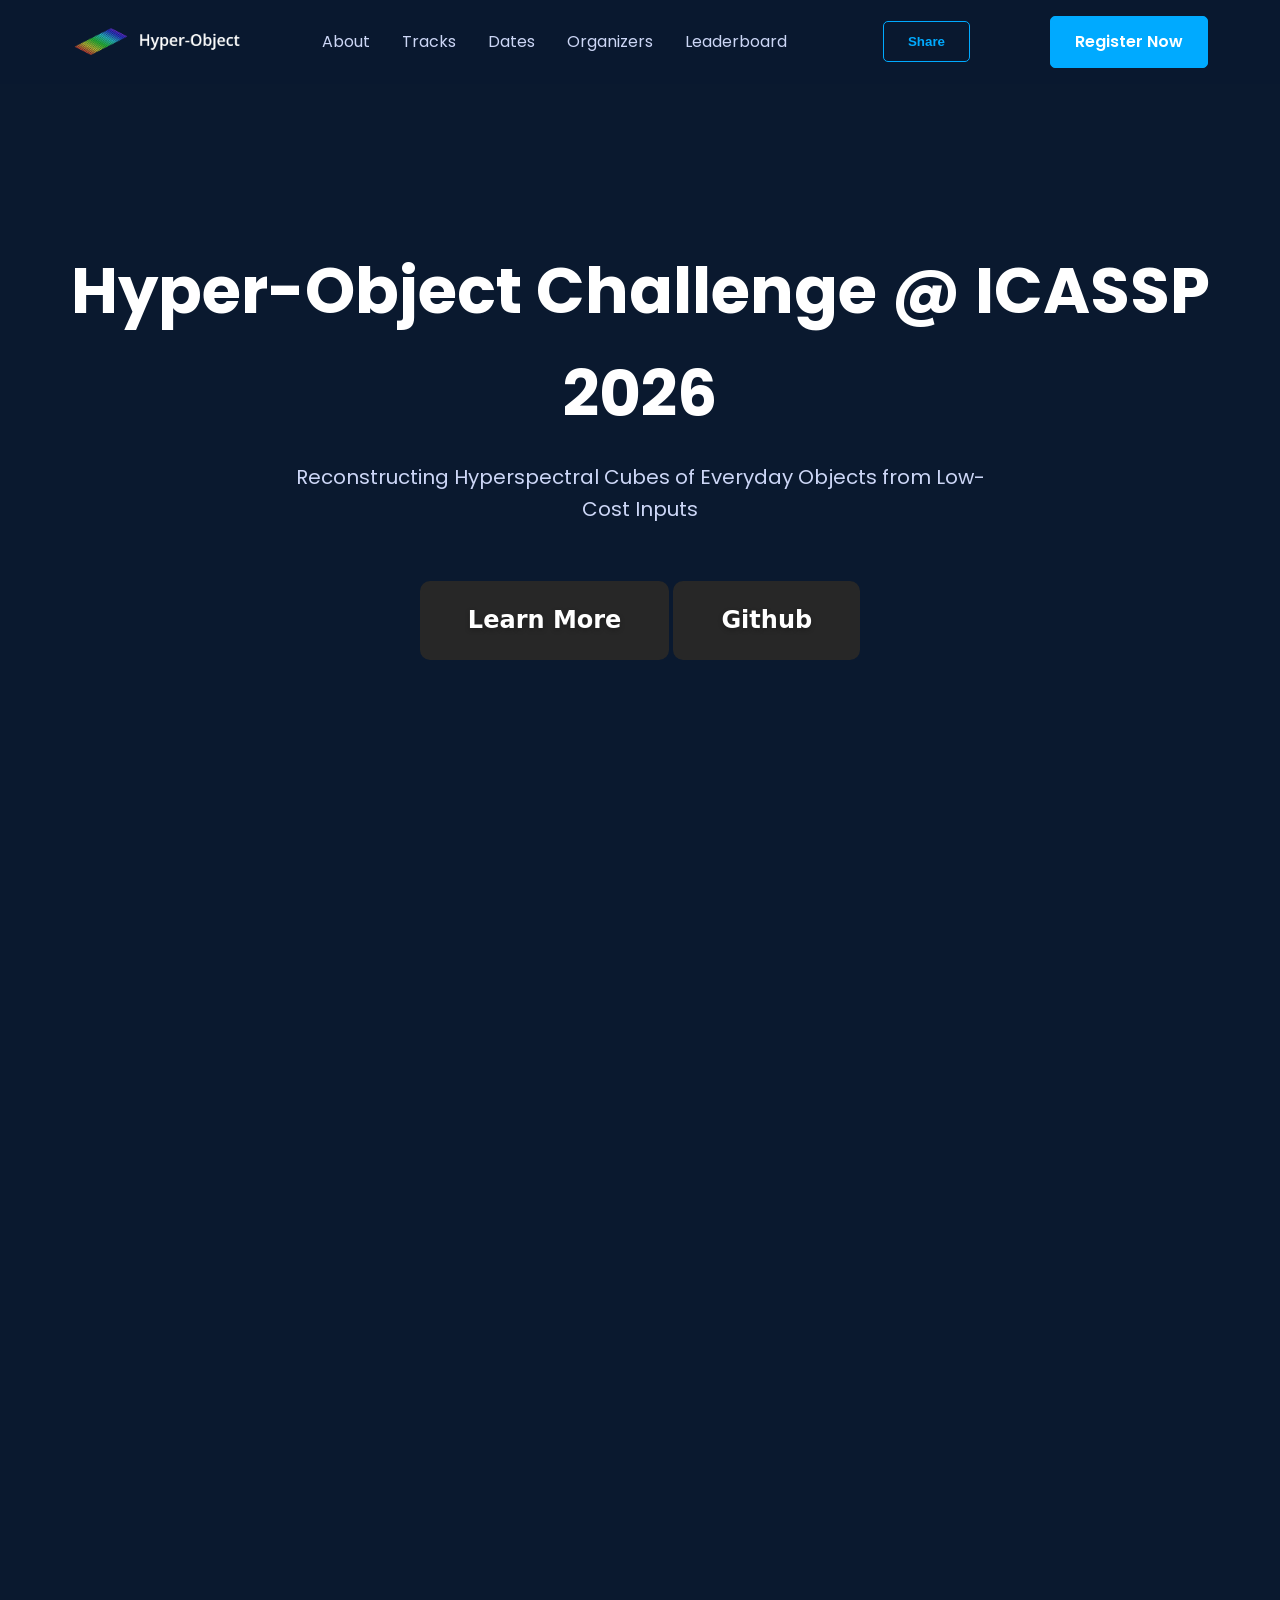
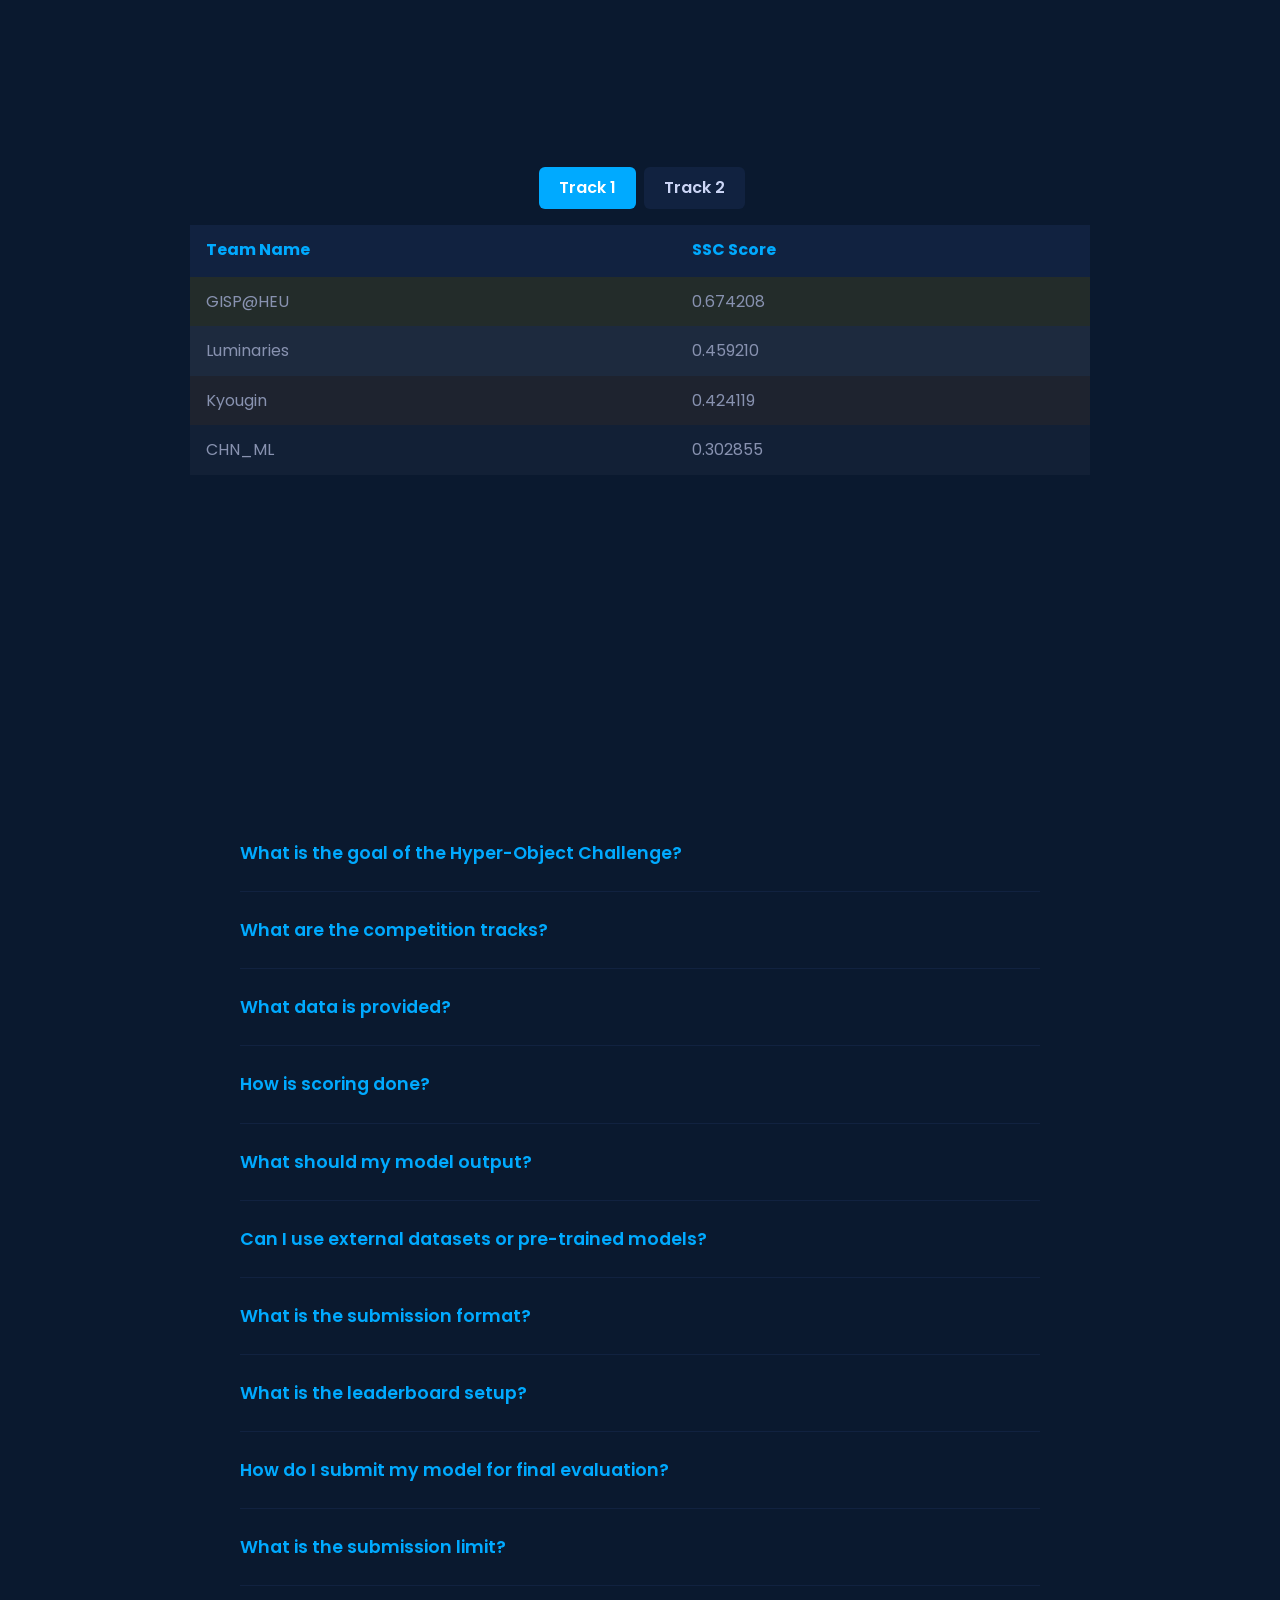
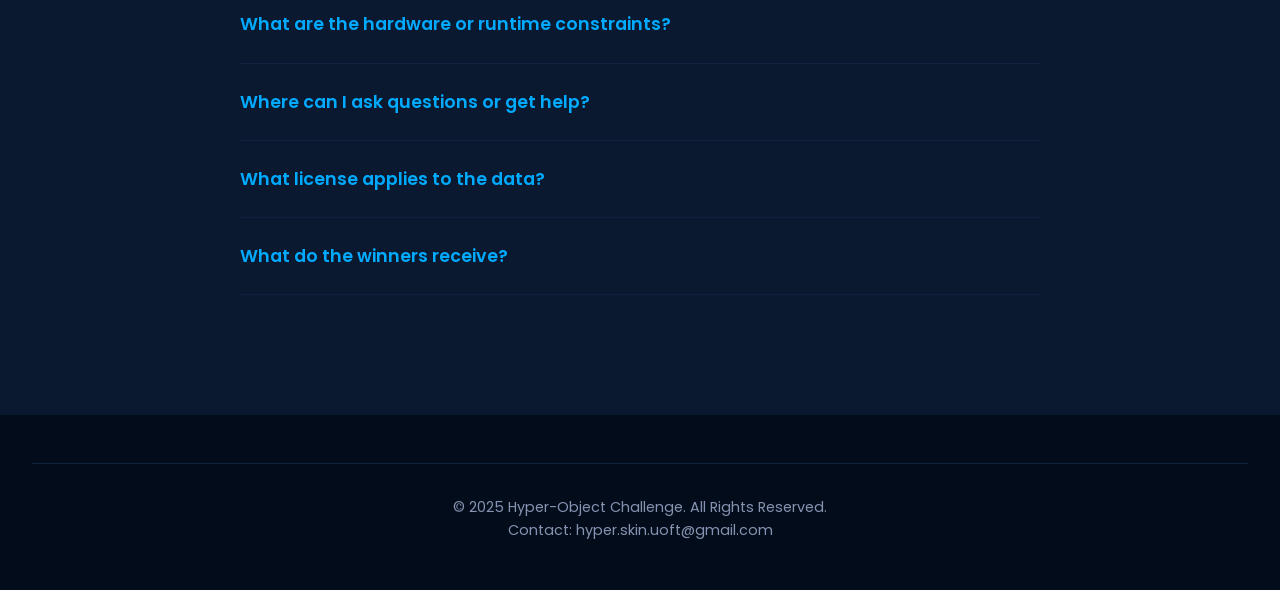
==== index.html @ 2487623c "leaderboards" ====
<!DOCTYPE html>
<html lang="en">
<head>
    <meta charset="UTF-8">
    <meta name="viewport" content="width=device-width, initial-scale=1.0">
    <title>Hyper-Object Challenge</title>
    <link rel="icon" type="image/x-icon" href="./favicon.png">
    <link rel="stylesheet" href="style.css">
    <link rel="preconnect" href="https://fonts.googleapis.com">
    <link rel="preconnect" href="https://fonts.gstatic.com" crossorigin>
    <link href="https://fonts.googleapis.com/css2?family=Poppins:wght@300;400;600;700&display=swap" rel="stylesheet">
    <script src="https://polyfill.io/v3/polyfill.min.js?features=es6"></script>
    <script id="MathJax-script" async src="https://cdn.jsdelivr.net/npm/mathjax@3/es5/tex-mml-chtml.js"></script>
</head>
<body>
    <!-- ─── Spectral-cube loading overlay ─── -->
    <div id="loading-overlay">
      <div id="spectral-loader" class="spectral-loader"></div>
      <p class="loading-text">Building spectral cube …</p>
    </div>


    <header>
        <nav>
            <a href="#home" class="logo">
              <img src="./logo.png" alt="Hyper-Object Challenge Logo">
            </a>
            <ul>
                <li><a href="#about">About</a></li>
                <li><a href="#tracks">Tracks</a></li>
                <li><a href="#dates">Dates</a></li>
                <li><a href="#organizers">Organizers</a></li>
                <li><a href="#leaderboard">Leaderboard</a></li>
            </ul>

            <button id="shareBtn" class="btn btn-secondary navShareBtn" type="button">
                Share
            </button>

            <a href="#register" class="btn btn-primary navRegisterBtn">Register Now</a>
        </nav>

        <div id="shareModal" class="share-modal">
            <div class="share-modal-content">
                <span id="shareModalClose" class="share-modal-close">&times;</span>

                <h3>Share this site</h3>
                <p class="modal-subtitle">Copy the link below and share it with your friends</p>

                <div class="share-input-group">
                    <input id="shareLink" type="text" readonly>
                    <button id="copyLinkBtn" class="btn btn-primary">Copy</button>
                </div>
            </div>
        </div>

    </header>

    <main>
        <!-- Section 1: Hero -->
        <section id="home" class="hero">
            <div id="threejs-container"></div>
            <div class="hero-content">
                <h1 class="animate-on-load">Hyper-Object Challenge @ ICASSP 2026</h1>
                <p class="animate-on-load">Reconstructing Hyperspectral Cubes of Everyday Objects from Low-Cost Inputs</p>
                <!-- <a href="#about" class="btn btn-secondary animate-on-load">Learn More</a> -->

                <a href="#about" class="hyper-button">Learn More</a>
                <a href="https://github.com/hyper-object/2026-ICASSP-SPGC" class="hyper-button">Github</a>
            </div>
        </section>

        <!-- Section 2: Description -->
        <section id="about" class="container content-section">
            <div class="section-header animate-on-scroll">
                <h2>About the Challenge</h2>
                <div class="divider"></div>
            </div>
            <div class="about-content animate-on-scroll">
                <div class="about-text">
                    <p>Hyperspectral imaging (HSI) captures fine-grained spectral information, enabling precise material analysis. However, commercial HSI cameras are expensive and bulky. In contrast, RGB cameras are affordable and ubiquitous.</p>
                    <p>The <strong>Hyper-Object Challenge</strong> aims to revolutionize access to spectral imaging by developing learning-based models that can reconstruct high-fidelity hyperspectral cubes (400-1000 nm) from low-cost inputs like mosaic sensor data or standard low-resolution RGB images. This would unlock applications from counterfeit detection to agricultural monitoring using everyday devices.</p>
                </div>
                <div class="about-image">
                    <img src="https://raw.githubusercontent.com/hyper-object/hyper-object.github.io/refs/heads/main/images.png" alt="Example images from the Hyper-Object dataset">
                    <p class="caption">Diverse everyday objects from the Hyper-Object dataset.</p>
                </div>
            </div>
        </section>

        <!-- ─── Section 3 · Challenge Tracks ─── -->
        <section id="tracks" class="container content-section">

        <div class="section-header animate-on-scroll">
            <h2>Challenge Tracks</h2>
            <div class="divider"></div>
            <p class="section-subtitle">
            The competition comprises two distinct tracks, each defined by a different low-cost input format&nbsp;<em>i<sub>k</sub></em>.
            </p>
        </div>

        <div class="tracks-container">

            <!-- ─────────── Track 1 ─────────── -->
            <div class="track-card animate-on-scroll">
                <img src="t1d.jpg" style="width: 100%;margin-bottom: 1em;">
            <h3>Track 1: Spectral Reconstruction from Mosaic Images</h3>

            <!-- — Input sentence from the PDF — -->
            <p>
                Each input <em>i<sub>k</sub></em> is a mosaic image that captures only one spectral band per pixel.
            </p>

            <!-- input dimensionality -->
            <div class="math-formula">
                \( i_k \in \mathbb{R}^{H \times W \times 1} \)
            </div>

            <p>
                Every pixel is filtered according to a predefined tiling pattern that mimics a snapshot spectral sensor.
                The task is to reconstruct the full spectral cube
            </p>

            <!-- output dimensionality -->
            <div class="math-formula">
                \( h_k \in \mathbb{R}^{H \times W \times C} \)
            </div>

            <!-- ── Extra details (PDF-derived) ── -->
            <div class="track-details">
                <h4>Objective</h4>
                <p>
                Recover <em>all C = 61</em> spectral bands (400 – 1000 nm, 10 nm spacing) from the spectrally-subsampled observation.
                </p>


                <h4>Evaluation</h4>
                <p>
                Submissions are ranked by Spectral-Spatial-Color (SSC) score, range in [0, 1].
                </p>
                <ul style="margin-left:2em;margin-bottom: 1em;">
                    <li>Spectral: SAM, SID, ERGAS</li>
                    <li>Spatial: PSNR, SSIM on a standardized sRGB render (D65, CIE 1931 2°)</li>
                    <li>Color: ΔE00 on the same sRGB render</li>
                </ul>
                <a href="https://www.kaggle.com/competitions/2026-icassp-hyper-object-challenge-track-1" class="btn btn-primary navRegisterBtn">Register Track 1</a>
            </div>
            </div><!-- /Track 1 -->


            <!-- ─────────── Track 2 ─────────── -->
            <div class="track-card animate-on-scroll">
                <img src="t2d.jpg" style="width: 100%;margin-bottom: 1em;"">
            <h3>Track 2: Joint Spatial and Spectral Super-Resolution</h3>

            <!-- — Input sentence from the PDF — -->
            <p>
                Each input <em>i<sub>k</sub></em> is a low-resolution RGB image captured by a commodity camera.
            </p>

            <!-- input dimensionality -->
            <div class="math-formula">
                \( i_k \in \mathbb{R}^{h \times w \times 3}, \qquad h \ll H,\; w \ll W \)
            </div>

            <p>
                The goal is to jointly recover spatial <em>and</em> spectral resolution by reconstructing
            </p>

            <!-- output dimensionality -->
            <div class="math-formula">
                \( h_k \in \mathbb{R}^{H \times W \times C} \)
            </div>

            <p>
                where <em>C ≫ 3</em> and <em>H ≫ h, W ≫ w</em>.
            </p>

            <!-- ── Extra details (PDF-derived) ── -->
            <div class="track-details">
                <h4>Objective</h4>
                <p>
                Produce a high-fidelity hyperspectral cube that restores full spatial and spectral resolution.
                </p>

                

                <h4>Evaluation</h4>
                <p>
                Submissions are ranked by Spectral-Spatial-Color (SSC) score, range in [0, 1].
                </p>
                <ul style="margin-left:2em;margin-bottom: 1em;">
                    <li>Spectral: SAM, SID, ERGAS</li>
                    <li>Spatial: PSNR, SSIM on a standardized sRGB render (D65, CIE 1931 2°)</li>
                    <li>Color: ΔE00 on the same sRGB render</li>
                </ul>
                <a href="https://www.kaggle.com/competitions/2026-icassp-hyper-object-challenge-track-2" class="btn btn-primary navRegisterBtn">Register Track 2</a>
            </div>
            </div><!-- /Track 2 -->

        </div><!-- /.tracks-container -->
        </section>

        <!-- Section 4: Important Dates -->
        <section id="dates" class="container content-section">
            <div class="section-header animate-on-scroll">
                <h2>Important Dates (Tentative)</h2>
                <div class="divider"></div>
            </div>
            <div class="timeline animate-on-scroll">
                <div class="timeline-item">
                    <div class="timeline-dot"></div>
                    <div class="timeline-date">20 August 2025</div>
                    <div class="timeline-content">
                        <h4>Registration Opens</h4>
                    </div>
                </div>

                <div class="timeline-item">
                    <div class="timeline-dot"></div>
                    <div class="timeline-date">25 August 2025</div>
                    <div class="timeline-content">
                        <h4>Public Testing Set & Baseline Release</h4>
                    </div>
                </div>

                <div class="timeline-item">
                    <div class="timeline-dot"></div>
                    <div class="timeline-date">8 November 2025</div>
                    <div class="timeline-content">
                        <h4>Private Testing Set Release</h4>
                    </div>
                </div>

                <div class="timeline-item">
                    <div class="timeline-dot"></div>
                    <div class="timeline-date">25 November 2025</div>
                    <div class="timeline-content">
                        <h4>Submission Closes</h4>
                    </div>
                </div>

                <div class="timeline-item">
                    <div class="timeline-dot"></div>
                    <div class="timeline-date">30 November 2025</div>
                    <div class="timeline-content">
                        <h4>Winner Announcements</h4>
                    </div>
                </div>
                
                <div class="timeline-item">
                    <div class="timeline-dot"></div>
                    <div class="timeline-date">07 December 2025</div>
                    <div class="timeline-content">
                        <h4>2-page Papers Due (by invitation)</h4>
                    </div>
                </div>
                <div class="timeline-item">
                    <div class="timeline-dot"></div>
                    <div class="timeline-date">11 January 2026</div>
                    <div class="timeline-content">
                        <h4>Paper Acceptance Notification</h4>
                    </div>
                </div>
                <div class="timeline-item">
                    <div class="timeline-dot"></div>
                    <div class="timeline-date">18 January 2026</div>
                    <div class="timeline-content">
                        <h4>Camera-ready Papers Due</h4>
                    </div>
                </div>
            </div>

            <div class="about-content animate-on-scroll">
                <div class="about-text">
                    <ul>
                        <li>
                            <strong>Submissions will only be considered if accompanied by the full code</strong>.<br/>Detailed instructions for code submission will be provided one month before the submission deadline.
                        </li>
                        <br/>
                        <li>
                            The top five winners will be selected based on code evaluation on the hidden test set. <br/>Participants must ensure that their code runs successfully on our end for the final evaluation.
                        </li>
                        <br/>
                        <li>
                            Winners will be notified via email.
                        </li>
                    </ul>
                </div>
            </div>
        </section>
        
        <!-- Section 5: Registration -->
        <section id="register" class="container content-section">
            <div class="section-header animate-on-scroll">
                <h2>How to Participate</h2>
                <div class="divider"></div>
            </div>
            <div class="participation-steps animate-on-scroll">
                <div class="step">
                    <div class="step-number">1</div>
                    <h4>Access Resources</h4>
                    <p>Get the training data, baseline models, and evaluation scripts on our Kaggle page.</p>
                </div>
                <div class="step">
                    <div class="step-number">2</div>
                    <h4>Develop Your Model</h4>
                    <p>Train your learning-based model to reconstruct high-fidelity hyperspectral cubes.</p>
                </div>
                <div class="step">
                    <div class="step-number">3</div>
                    <h4>Submit & Compete</h4>
                    <p>Submit your predictions on the held-out test set and climb the leaderboard.</p>
                </div>
            </div>
            

            <div class="register-cta animate-on-scroll">
                <div class="register-card">
                    <div class="register-card__head">
                    <span class="eyebrow">Action required</span>
                    <h3>Register to access test sets & submissions</h3>
                    <a href="https://docs.google.com/forms/d/e/1FAIpQLSemy6azp0ZBrT2I5lWZln7bj5kxfiZvgIr4lVevUz2i7Z7iLQ/viewform"
                        target="_blank"
                        class="cta-large">Register on Google Forms</a>
                    <p class="subdued">One submission per Kaggle team.</p>
                    </div>

                    <div class="register-card__body">
                    <div class="register-grid">
                        <!-- Column A: About the test sets -->
                        <div class="register-block">
                        <h4>About the Test Sets</h4>
                        <ul class="icon-list">
                            <li>
                            <span class="li-icon" aria-hidden="true"></span>
                            <div>
                                <strong>Public test set (with ground truth)</strong>
                                <div class="li-sub">For self-testing and local validation.</div>
                            </div>
                            </li>
                            <li>
                            <span class="li-icon" aria-hidden="true"></span>
                            <div>
                                <strong>Private test set (without ground truth)</strong>
                                <div class="li-sub">Used for the Kaggle leaderboard.</div>
                            </div>
                            </li>
                            <li>
                            <span class="li-icon" aria-hidden="true"></span>
                            <div>
                                <strong>Hidden test set</strong>
                                <div class="li-sub">Final evaluation; <em>distributed to registered teams only</em>.</div>
                            </div>
                            </li>
                        </ul>
                        </div>

                        <!-- Column B: After registration -->
                        
                        <div class="register-block register-block--receive">
                            <h4>What you’ll receive after registration</h4>

                            <ul class="receive-list">
                                <li class="receive-item">
                                <span class="check" aria-hidden="true"></span>
                                <div class="receive-text">
                                    <div class="receive-title">“Hidden-private” test set</div>
                                    <div class="receive-meta">No ground truth</div>
                                </div>
                                <!-- <span class="pill">Link</span> -->
                                </li>

                                <li class="receive-item">
                                <span class="check" aria-hidden="true"></span>
                                <div class="receive-text">
                                    <div class="receive-title">Submit your reconstructed cube</div>
                                    <div class="receive-meta">Prediction upload portal</div>
                                </div>
                                <!-- <span class="pill">Link</span> -->
                                </li>

                                <li class="receive-item">
                                <span class="check" aria-hidden="true"></span>
                                <div class="receive-text">
                                    <div class="receive-title">Submit your code &amp; trained model</div>
                                    <div class="receive-meta">Instructions shared near the end of the competition</div>
                                </div>
                                <!-- <span class="pill">Link</span> -->
                                </li>
                            </ul>

                            <div class="update-note update-note--tight">
                                Leaderboard on our website updates <strong>every Sunday</strong> based on cubes submitted to our link.
                            </div>
                            </div>


                    </div>
                    </div>
                </div>
                </div>

        </section>

        <!-- Section 6: Organizers -->
        <section id="organizers" class="container content-section">
            <div class="section-header animate-on-scroll">
                <h2>Organizers</h2>
                <div class="divider"></div>
            </div>

            <div class="organizers-grid animate-on-scroll">
                <div class="organizer-card">
                    <img class="organizer-photo" src="./organizers/1.jpg" alt="Portrait of Pai Chet Ng">
                    <h4>Pai Chet Ng</h4>
                    <p>Singapore Institute of Technology</p>
                </div>

                <div class="organizer-card">
                    <img class="organizer-photo" src="./organizers/2.jpg" alt="Portrait of Konstantinos N. Plataniotis">
                    <h4>Konstantinos N. Plataniotis</h4>
                    <p>University of Toronto</p>
                </div>

                <div class="organizer-card">
                    <img class="organizer-photo" src="./organizers/3.jpg" alt="Portrait of Juwei Lu">
                    <h4>Juwei Lu</h4>
                    <p>University of Toronto</p>
                </div>

                <div class="organizer-card">
                    <img class="organizer-photo" src="./organizers/4.jpg" alt="Portrait of Gabriel Lee Jun Rong">
                    <h4>Gabriel Lee Jun Rong</h4>
                    <p>Singapore Institute of Technology</p>
                </div>

                <div class="organizer-card">
                    <img class="organizer-photo" src="./organizers/5.jpg" alt="Portrait of Malcolm Low">
                    <h4>Malcolm Low</h4>
                    <p>Singapore Institute of Technology</p>
                </div>

                <div class="organizer-card">
                    <img class="organizer-photo" src="./organizers/6.jpg" alt="Portrait of Nikolaos Boulgouris">
                    <h4>Nikolaos Boulgouris</h4>
                    <p>Brunel University</p>
                </div>

                <div class="organizer-card">
                    <img class="organizer-photo" src="./organizers/7.jpg" alt="Portrait of Thirimachos Bourlai">
                    <h4>Thirimachos Bourlai</h4>
                    <p>University of Georgia</p>
                </div>

                <div class="organizer-card">
                    <img class="organizer-photo" src="./organizers/8.webp" alt="Portrait of Seyed Mohammad Sheikholeslami">
                    <h4>Seyed Mohammad Sheikholeslami</h4>
                    <p>University of Toronto</p>
                </div>
            </div>
        </section>

        <!-- Section 7: Leaderboard -->
        <section id="leaderboard" class="container content-section">
            <div class="section-header animate-on-scroll">
                <h2>Leaderboard</h2>
                <div class="divider"></div>
                <p class="section-subtitle">
                    Baseline results on the public validation set.<br>
                    Final ranking will use the composite score that combines RMSE, SAM, PSNR, SSIM, and EGRAS on the hidden test set.
                </p>
                <span>Leaderboards will be released on 16 November 2025</span>
            </div>

            <!-- Track switcher (pure-CSS; no JS needed) -->
            <div class="leaderboard-tabs">
                <input type="radio" id="tab-track1" name="lb-tab" checked>
                <label for="tab-track1">Track&nbsp;1</label>

                <input type="radio" id="tab-track2" name="lb-tab">
                <label for="tab-track2">Track&nbsp;2</label>

                <div class="leaderboard-panels">
                    <div class="leaderboard-panel">
                        <div class="leaderboard-table-wrapper">
                            <table class="leaderboard-table">
                                <thead>
                                    <tr>
                                        <th>Team Name</th>
                                        <th>SSC Score</th>
                                    </tr>
                                </thead>
                                <tbody>
                                    <tr class="gold-row">
                                        <td>GISP@HEU</td>
                                        <td>0.674208</td>
                                    </tr>
                                    <tr class="silver-row">
                                        <td>Luminaries</td>
                                        <td>0.459210</td>
                                    </tr>
                                    <tr class="bronze-row">
                                        <td>Kyougin</td>
                                        <td>0.424119</td>
                                    </tr>
                                    <tr>
                                        <td>CHN_ML</td>
                                        <td>0.302855</td>
                                    </tr>
                                </tbody>
                            </table>
                        </div>
                    </div>

                    <div class="leaderboard-panel">
                        <div class="leaderboard-table-wrapper">
                            <table class="leaderboard-table">
                                <thead>
                                    <tr>
                                        <th>Team Name</th>
                                        <th>SSC Score</th>
                                    </tr>
                                </thead>
                                <tbody>
                                    <tr class="gold-row">
                                        <td>GISP@HEU</td>
                                        <td>0.659212</td>
                                    </tr>
                                    <tr class="silver-row">
                                        <td>UMD Math</td>
                                        <td>0.263124</td>
                                    </tr>
                                    <tr class="bronze-row">
                                        <td>NISP33</td>
                                        <td>0.183433</td>
                                    </tr>
                                </tbody>
                            </table>
                        </div>
                    </div>
                </div><!-- /.leaderboard-panels -->
            </div><!-- /.leaderboard-tabs --> 
        </section>

        <!-- Section 8: FAQ -->
        <section id="faq" class="container content-section">
            <div class="section-header animate-on-scroll">
                <h2>Frequently Asked Questions</h2>
                <div class="divider"></div>
            </div>

            <div class="faq-container">
                <!-- Q1 -->
                <div class="faq-item">
                <h3 class="faq-question">What is the goal of the Hyper-Object Challenge?</h3>
                <div class="faq-answer">
                    <p>
                    The Hyper-Object Challenge pushes the frontier of low-cost hyperspectral imaging. Participants are invited to develop deep learning models that reconstruct <strong>high-fidelity hyperspectral image cubes</strong> (400–1000 nm, 61 bands) of real-world objects from <strong>cost-effective input formats</strong>, such as <strong>spectral mosaics</strong> or <strong>low-resolution RGB images</strong>. The goal is to democratize access to spectral imaging technology for real-world applications like agriculture, cultural heritage, forensics, and material analysis.
                    </p>
                </div>
                </div>

                <!-- Q2 -->
                <div class="faq-item">
                <h3 class="faq-question">What are the competition tracks?</h3>
                <div class="faq-answer">
                    <p>We offer <strong>two tracks</strong>, each focusing on a different practical constraint:</p>
                    <ul>
                    <li>
                        <strong>Track 1 – Spectral Reconstruction from Mosaic Images</strong><br>
                        Input: A single-channel spectral mosaic image (1 band per pixel)<br>
                        Output: A full-resolution hyperspectral cube with 61 bands
                    </li>
                    <li>
                        <strong>Track 2 – Joint Spatial &amp; Spectral Super-Resolution</strong><br>
                        Input: A low-resolution RGB image (captured by a commodity camera)<br>
                        Output: A high-resolution hyperspectral cube (61 bands, upsampled)
                    </li>
                    </ul>
                    <p>You may participate in one or both tracks.</p>
                </div>
                </div>

                <!-- Q3 -->
                <div class="faq-item">
                <h3 class="faq-question">What data is provided?</h3>
                <div class="faq-answer">
                    <ul>
                    <li><strong>Training data</strong> – Available now</li>
                    <li><strong>Public test data</strong> – Released on <strong>Aug 25</strong>, includes input and ground-truth for local validation</li>
                    <li><strong>Private test data</strong> – Input-only; used for <strong>leaderboard ranking</strong></li>
                    <li><strong>Hidden test data</strong> – Used internally to evaluate <strong>your submitted model/code</strong> for <strong>final ranking</strong></li>
                    </ul>
                    <p>Please refer to the <a href="#">Data Description</a> section for more details.</p>
                </div>
                </div>

                <!-- Q4 -->
                <div class="faq-item">
                <h3 class="faq-question">How is scoring done?</h3>
                <div class="faq-answer">
                    <p>We use the <strong>Spectral-Spatial-Color (SSC)</strong> composite score as the main evaluation metric. It combines the following metrics:</p>
                    <ul>
                    <li>SAM (Spectral Angle Mapper)</li>
                    <li>SID (Spectral Information Divergence)</li>
                    <li>ERGAS</li>
                    <li>PSNR</li>
                    <li>SSIM</li>
                    <li>&Delta;E (color difference in rendered RGB space)</li>
                    </ul>
                    <p>Each metric is normalized and combined into a single <strong>SSC score in [0, 1]</strong>, where <strong>higher is better</strong>.</p>
                </div>
                </div>

                <!-- Q5 -->
                <div class="faq-item">
                <h3 class="faq-question">What should my model output?</h3>
                <div class="faq-answer">
                    <p>
                    Each sample's output should be a <strong>61-band hyperspectral image cube</strong>, matching the spatial resolution of the input (Track 1) or a defined high-res target (Track 2). Outputs must be saved in <code>.npy</code> format as <code>*.npy</code> files named after the test sample ID.
                    </p>
                </div>
                </div>

                <!-- Q6 -->
                <div class="faq-item">
                <h3 class="faq-question">Can I use external datasets or pre-trained models?</h3>
                <div class="faq-answer">
                    <p>
                    Yes. External datasets, synthetic data, and pre-trained models are allowed, but must be <strong>clearly disclosed</strong> in your final write-up. Please <strong>do not use test set leakage</strong> or non-public data.
                    </p>
                    <p><em>Note: The organizers and affiliated students will not participate in the competition.</em></p>
                </div>
                </div>

                <!-- Q7 -->
                <div class="faq-item">
                <h3 class="faq-question">What is the submission format?</h3>
                <div class="faq-answer">
                    <ul>
                    <li>You must submit a <code>.zip</code> file containing <strong>one <code>.npy</code> file per test sample</strong>, named exactly as per the sample ID (e.g., <code>sample123.npy</code>).</li>
                    <li>The output of each <code>.npy</code> file must be a <strong>float32 H×W×61 array</strong> in the range <strong>[0, 1]</strong>.</li>
                    </ul>
                </div>
                </div>

                <!-- Q8 -->
                <div class="faq-item">
                <h3 class="faq-question">What is the leaderboard setup?</h3>
                <div class="faq-answer">
                    <ul>
                    <li>The leaderboard reflects scores on the <strong>private test set</strong>.</li>
                    <li>Your final ranking will be based on <strong>internal evaluation on the hidden test set</strong> using your <strong>submitted code</strong>.</li>
                    <li>This ensures fair and robust evaluation under realistic deployment conditions.</li>
                    </ul>
                </div>
                </div>

                <!-- Q9 -->
                <div class="faq-item">
                <h3 class="faq-question">How do I submit my model for final evaluation?</h3>
                <div class="faq-answer">
                    <p>In addition to <code>.zip</code> file predictions, you must submit:</p>
                    <ul>
                    <li>Your <strong>trained model weights</strong></li>
                    <li>A <strong>standalone inference script</strong> (e.g., <code>inference.py</code>) that loads your model and generates output <code>.npy</code> files for any given input directory</li>
                    <li>A <code>requirements.txt</code> listing all dependencies</li>
                    </ul>
                    <p>We will run your code in a standardized environment and evaluate on the hidden test set.</p>
                </div>
                </div>

                <!-- Q10 -->
                <div class="faq-item">
                <h3 class="faq-question">What is the submission limit?</h3>
                <div class="faq-answer">
                    <ul>
                    <li>You may make up to <strong>5 submissions per day</strong></li>
                    <li>A maximum of <strong>3 final code submissions</strong> can be made for internal evaluation</li>
                    <li>Your <strong>highest SSC score</strong> from those 3 code submissions will be used for the final ranking</li>
                    </ul>
                </div>
                </div>

                <!-- Q11 -->
                <div class="faq-item">
                <h3 class="faq-question">What are the hardware or runtime constraints?</h3>
                <div class="faq-answer">
                    <p>
                    For the final evaluation, your model must be runnable on a <strong>single GPU (e.g., NVIDIA RTX 6000 Ada or similar)</strong> with <strong>&lt;24GB VRAM</strong> and <strong>&lt;30 minutes inference time per test sample</strong>. If your model exceeds this, you may be disqualified.
                    </p>
                </div>
                </div>

                <!-- Q12 -->
                <div class="faq-item">
                <h3 class="faq-question">Where can I ask questions or get help?</h3>
                <div class="faq-answer">
                    <p>
                    Please post your questions on the <strong>Kaggle discussion forum</strong>. The organizers will actively respond and clarify rules and requirements.
                    </p>
                </div>
                </div>

                <!-- Q13 -->
                <div class="faq-item">
                <h3 class="faq-question">What license applies to the data?</h3>
                <div class="faq-answer">
                    <p>
                    The dataset is released under the <strong>MIT License</strong>, which permits <strong>free use, modification, and distribution</strong> for both research and commercial purposes, provided that the original authors are properly credited.
                    </p>
                </div>
                </div>

                <!-- Q14 -->
                <div class="faq-item">
                <h3 class="faq-question">What do the winners receive?</h3>
                <div class="faq-answer">
                    <ul>
                    <li>Featured in a special session at <strong>ICASSP 2026</strong></li>
                    <li>Invited to contribute to the joint <strong>overview paper</strong> with the organizers</li>
                    <li>Provided with certificates and digital badges</li>
                    </ul>
                </div>
                </div>
            </div><!-- /.faq-container -->
        </section>


    </main>

    <footer>
<!--         <div class="sponsors">
            <h3>Sponsors</h3>
            <p>Sponsorship opportunities are available. Contact us for more information.</p>
        </div> -->
        <div class="footer-bottom">
            <p>© 2025 Hyper-Object Challenge. All Rights Reserved.</p>
            <p>Contact: <a href="mailto:hyper.skin.uoft@gmail.com">hyper.skin.uoft@gmail.com</a></p>
        </div>
    </footer>

    <script src="https://cdnjs.cloudflare.com/ajax/libs/three.js/r128/three.min.js"></script>
    <script src="index.js"></script>
</body>

</html>
---- style.css ----
:root {
    --primary-color: #00aaff;
    --secondary-color: #0077b6;
    --bg-color: #0a192f;
    --text-color: #ccd6f6;
    --light-text-color: #8892b0;
    --card-bg-color: #112240;
    --font-family: 'Poppins', sans-serif;
}

* {
    margin: 0;
    padding: 0;
    box-sizing: border-box;
}

html {
    scroll-behavior: smooth;
}

body {
    font-family: var(--font-family);
    background-color: var(--bg-color);
    color: var(--text-color);
    line-height: 1.6;
}

/* --- Header & Nav --- */
header {
    position: fixed;
    top: 0;
    left: 0;
    width: 100%;
    z-index: 1000;
    background: rgba(10, 25, 47, 0.85);
    backdrop-filter: blur(10px);
    transition: top 0.3s;
}

nav {
    max-width: 1200px;
    margin: 0 auto;
    padding: 1rem 2rem;
    display: flex;
    justify-content: space-between;
    align-items: center;
}

nav .logo {
    font-size: 1.5rem;
    font-weight: 700;
    color: var(--primary-color);
    text-decoration: none;

    display: flex;
    flex-direction: column;
    justify-content: center;
    align-items: center;
}

nav .logo img{
  width: 170px;
}

nav ul {
    list-style: none;
    display: flex;
    gap: 2rem;
}

nav ul li a {
    color: var(--text-color);
    text-decoration: none;
    font-weight: 400;
    transition: color 0.3s ease;
}

nav ul li a:hover {
    color: var(--primary-color);
}

/* --- Buttons --- */
.btn {
    padding: 0.75rem 1.5rem;
    border-radius: 5px;
    text-decoration: none;
    font-weight: 600;
    transition: all 0.3s ease;
    display: inline-block;
}

.btn-primary {
    background-color: var(--primary-color);
    color: #fff;
    border: 1px solid var(--primary-color);
}
.btn-primary:hover {
    background-color: transparent;
    color: var(--primary-color);
}

.btn-secondary {
    background-color: transparent;
    color: var(--primary-color);
    border: 1px solid var(--primary-color);
}
.btn-secondary:hover {
    background-color: var(--primary-color);
    color: #fff;
}

.btn-large {
    font-size: 1.2rem;
    padding: 1rem 2.5rem;
}

/* --- Hero Section --- */
.hero {
    height: 100vh;
    display: flex;
    align-items: center;
    justify-content: center;
    text-align: center;
    position: relative;
    overflow: hidden;
}

#threejs-container {
    position: absolute;
    top: 0;
    left: 0;
    width: 100%;
    height: 100%;
    z-index: 1;
}

.hero-content {
    position: relative;
    z-index: 2;
    padding: 2rem;
}

.hero h1 {
    font-size: 4rem;
    font-weight: 700;
    margin-bottom: 1rem;
    color: #fff;
}

.hero p {
    font-size: 1.25rem;
    color: var(--text-color);
    max-width: 700px;
    margin: 0 auto 2rem;
}

/* --- General Content Sections --- */
.container {
    max-width: 1100px;
    margin: 0 auto;
    padding: 6rem 2rem;
}

.section-header {
    text-align: center;
    margin-bottom: 4rem;
}

.section-header h2 {
    font-size: 2.5rem;
    font-weight: 700;
    color: #fff;
    margin-bottom: 0.5rem;
}

.divider {
    width: 80px;
    height: 4px;
    background: var(--primary-color);
    margin: 0 auto;
    border-radius: 2px;
}

/* --- About Section --- */
.about-content {
    display: grid;
    grid-template-columns: 1fr;
    gap: 2rem;
/*     align-items: center; */
}

.about-text p {
    margin-bottom: 1rem;
    color: var(--light-text-color);
}
.about-text strong {
    color: var(--primary-color);
}
.about-image img {
    width: 100%;
    border-radius: 8px;
    box-shadow: 0 10px 30px -15px rgba(2,12,27,0.7);
}
.about-image .caption {
    font-size: 0.9rem;
    text-align: center;
    color: var(--light-text-color);
    margin-top: 1rem;
}

/* --- Tracks Section --- */
.tracks-container {
    display: grid;
    /* grid-template-columns: 1fr 1fr; */
    gap: 2rem;
}
.track-card {
    background-color: var(--card-bg-color);
    padding: 2rem;
    border-radius: 8px;
    border-left: 4px solid var(--primary-color);
    box-shadow: 0 10px 30px -15px rgba(2,12,27,0.7);
    transition: transform 0.3s ease, box-shadow 0.3s ease;
}
.track-card:hover {
    transform: translateY(-10px);
    box-shadow: 0 20px 40px -15px rgba(2,12,27,0.7);
}
.track-card h3 {
    color: #fff;
    margin-bottom: 1rem;
}
.track-card p {
    color: var(--light-text-color);
}

/* --- Timeline Section --- */
.timeline {
    position: relative;
    max-width: 700px;
    margin: 0 auto;
}
.timeline::after {
    content: '';
    position: absolute;
    width: 2px;
    background-color: var(--card-bg-color);
    top: 0;
    bottom: 0;
    left: 20px;
}
.timeline-item {
    padding: 1rem 0 2rem 50px;
    position: relative;
}
.timeline-dot {
    content: '';
    position: absolute;
    left: 14px;
    top: 1.2rem;
    width: 15px;
    height: 15px;
    border-radius: 50%;
    background-color: var(--primary-color);
    border: 2px solid var(--bg-color);
    z-index: 1;
}
.timeline-date {
    font-weight: 600;
    color: var(--primary-color);
}
.timeline-content h4 {
    font-weight: 600;
    color: #fff;
    margin-top: 0.25rem;
}

/* --- Participation Section --- */
.participation-steps {
    display: grid;
    grid-template-columns: repeat(3, 1fr);
    gap: 2rem;
    margin-bottom: 4rem;
}
.step {
    text-align: center;
    padding: 1.5rem;
}
.step-number {
    width: 50px;
    height: 50px;
    border: 2px solid var(--primary-color);
    color: var(--primary-color);
    border-radius: 50%;
    display: flex;
    align-items: center;
    justify-content: center;
    font-size: 1.5rem;
    font-weight: 700;
    margin: 0 auto 1rem;
}
.step h4 {
    font-size: 1.2rem;
    margin-bottom: 0.5rem;
    color: #fff;
}
.step p {
    color: var(--light-text-color);
}
.register-cta {
    text-align: center;
    background: var(--card-bg-color);
    padding: 3rem;
    border-radius: 8px;
}
.register-cta p {
    max-width: 600px;
    margin: 0 auto 2rem;
}

/* --- Organizers Section --- */
.organizers-grid{
    display:grid;
    grid-template-columns:repeat(auto-fill,minmax(220px,1fr));
    gap:1.5rem;
    margin-top:2rem;
}

.organizer-card{
    /* background:var(--card-bg-color); */
    /* border-left:4px solid var(--primary-color); */
    border-radius:8px;
    padding:1.5rem;
    /* box-shadow:0 10px 30px -15px rgba(2,12,27,0.7); */
    transition:transform .3s ease,box-shadow .3s ease;
}

.organizer-card:hover{
    transform:translateY(-8px);
    /* box-shadow:0 20px 40px -15px rgba(2,12,27,0.7); */
}

.organizer-card h4{
    font-size:1.1rem;
    font-weight:600;
    color:#fff;
    margin-bottom:0.3rem;
}

.organizer-card p{
    font-size:0.95rem;
    color:var(--light-text-color);
}



/* --- Footer --- */
footer {
    background-color: #020c1b;
    padding: 3rem 2rem;
    text-align: center;
}
.sponsors {
    margin-bottom: 2rem;
}
.sponsors h3 {
    font-size: 1.5rem;
    margin-bottom: 0.5rem;
    color: var(--text-color);
}
.sponsors p {
    color: var(--light-text-color);
}
.footer-bottom {
    border-top: 1px solid var(--card-bg-color);
    padding-top: 2rem;
    font-size: 0.9rem;
    color: var(--light-text-color);
}
.footer-bottom a {
    color: var(--light-text-color);
    text-decoration: none;
}
.footer-bottom a:hover {
    color: var(--primary-color);
}

/* --- Animations --- */
.animate-on-load {
    opacity: 0;
    transform: translateY(20px);
    animation: fadeIn 0.8s ease-out forwards;
}
.animate-on-load:nth-child(2) { animation-delay: 0.2s; }
.animate-on-load:nth-child(3) { animation-delay: 0.4s; }

.animate-on-scroll {
    opacity: 0;
    transform: translateY(50px);
    transition: opacity 0.6s ease-out, transform 0.6s ease-out;
}
.animate-on-scroll.is-visible {
    opacity: 1;
    transform: translateY(0);
}

@keyframes fadeIn {
    to {
        opacity: 1;
        transform: translateY(0);
    }
}

/* --- Responsive Design --- */
@media (max-width: 900px) {
    .about-content, .tracks-container {
        grid-template-columns: 1fr;
    }
    .about-image {
        grid-row: 1;
        max-width: 300px;
        margin: 0 auto;
    }
}

@media (max-width: 768px) {
    nav ul { display: none; }
    .hero h1 { font-size: 3rem; }
    .hero p { font-size: 1.1rem; }
    .participation-steps { grid-template-columns: 1fr; }
    .organizers-list {
        display: flex;
        flex-direction: column;
        gap: 1rem;
    }
}

/* --- Expanded Track Card Styles --- */
.section-subtitle {
    max-width: 800px;
    margin: 1rem auto 0;
    font-size: 1.1rem;
    color: var(--light-text-color);
}

.track-card {
    display: flex;
    flex-direction: column;
}

.track-details {
    margin-top: 1.5rem;
    text-align: left;
}

.track-details h4 {
    color: var(--primary-color);
    font-size: 1.1rem;
    font-weight: 600;
    margin-top: 1.5rem;
    margin-bottom: 0.5rem;
    border-bottom: 1px solid var(--card-bg-color);
    padding-bottom: 0.25rem;
}

.track-details p {
    color: var(--light-text-color);
    margin-bottom: 1rem;
}

/* Style for inline math code */
.track-details p code, .track-details li code {
    background-color: rgba(0, 170, 255, 0.1);
    color: var(--primary-color);
    padding: 2px 5px;
    border-radius: 4px;
    font-family: 'Courier New', Courier, monospace;
}

.track-details ol {
    list-style-position: inside;
    padding-left: 1rem;
    color: var(--light-text-color);
}

.track-details ol li {
    margin-bottom: 1rem;
}

.track-details ol li::marker {
    font-weight: bold;
    color: var(--primary-color);
}

.math-formula {
    background-color: #020c1b;
    border: 1px solid var(--card-bg-color);
    border-radius: 8px;
    padding: 1rem;
    margin: 1rem 0;
    overflow-x: auto;
    text-align: center;
}

/* Ensure MathJax text color is correct */
mjx-container {
    color: var(--text-color) !important;
}


/* ---------- Mobile fix for “Challenge Tracks” section ---------- */
@media (max-width: 768px) {
  .navRegisterBtn{
    display: none;
  }

  /* 1. Stack the cards and let the column shrink */
  .tracks-container{
      display:grid;
      /* minmax(0,1fr) lets the track shrink below its min-content width   */
      grid-template-columns:minmax(0,1fr);
      gap:1.5rem;
  }

  /* 2. Make sure long equations or inline code never push the card wider */
  .track-card{
      width:100%;
      box-sizing:border-box;
      overflow-wrap:anywhere;   /* break extremely long tokens         */
      word-break:break-word;
      padding:1.5rem 1rem;      /* a little narrower side-padding      */
  }

  /* 3. If a MathJax block is still wider, scroll ​inside​ the box, not the page */
  .math-formula{
      overflow-x:auto;
      font-size:0.85rem;        /* slightly smaller text on mobiles    */
  }

  /* 4. Give the whole page a bit more breathing room */
  .container{
      padding:4rem 1rem;
  }
}













/* ─────────────────────────────────────────
   Spectral “build-the-cube” loader
────────────────────────────────────────── */
#loading-overlay{
    position:fixed; inset:0;
    background:var(--bg-color);
    display:flex; flex-direction:column;
    align-items:center; justify-content:center;
    z-index:5000;
    transition:opacity .6s ease, visibility .6s;
}
#loading-overlay.hidden{ opacity:0; visibility:hidden; }

/* stacked slices, tilted a little for 3-D look */
.spectral-loader{
    display:flex; flex-direction:column; gap:2px;
    transform:rotateX(60deg) rotateZ(45deg);
    perspective:800px;
}
.slice{
    width:80px; height:4px;
    background:#fff;
    transform:scaleX(0);
    transform-origin:left center;
    animation:sliceFill 1.2s forwards;
}
@keyframes sliceFill{ to{ transform:scaleX(1); } }

.loading-text{
    margin-top:1rem;
    font-size:.95rem;
    color:var(--light-text-color);
    letter-spacing:.05em; font-weight:600;
}










.hyper-button {
            /* --- Basic Button Appearance --- */
            margin-top: 1em;
            position: relative;
            display: inline-block;
            padding: 1.25rem 3rem;
            border: none;
            border-radius: 10px;
            cursor: pointer;
            outline: none;
            
            /* --- Font and Text --- */
            font-family: "Segoe UI", system-ui, sans-serif;
            font-size: 1.5rem;
            font-weight: 700;
            color: #fff;
            text-shadow: 0 2px 5px rgba(0, 0, 0, 0.25);
            
            /* --- The Hyperspectral Gradient --- */
            /* This is the top face of our button. The animated gradient creates a "scanning" effect. */
            background: #272727;
            background-size: 250% 100%; /* Gradient is wider than the button to allow for animation */
            
            /* --- Core Animation Setup --- */
            /* We transition the transform (for the lift) and the box-shadow (for the layers) */
            transition: 
                transform 0.3s cubic-bezier(0.25, 0.46, 0.45, 0.94),
                box-shadow 0.3s cubic-bezier(0.25, 0.46, 0.45, 0.94),
                background-position 0.6s ease;
            
            text-decoration: none;
        }

        /* 
         * =================================================
         *      HOVER STATE: The "Hypercube" Layer Reveal
         * =================================================
        */
        .hyper-button:hover {
            /* --- 1. Lift the button up --- */
            transform: translateY(-12px);

            /* --- 2. Animate the "spectral scan" on the top face --- */
            background-position: 100% 0;

            /* --- 3. Reveal the 3D spectral layers using box-shadow --- */
            /* This is the key to the effect. We stack multiple solid-color shadows
               with increasing vertical offsets to create the illusion of depth. */
            box-shadow:
                0  4px  0 #FF0000,  /* Red    */
                0 8px  0 #00FF00,  /* Green  */
                0 16px  0 #0000FF,  /* Blue   */
                0 32px 30px rgba(0,0,0,0.3);
        }
        
        .hyper-button:active {
            /* A subtle press-down effect */
            transform: translateY(-2px);
            box-shadow: 
                0 2px 0 #7b2cbf,
                0 4px 0 #2980b9,
                0 6px 0 #16a085,
                0 8px 15px rgba(0, 0, 0, 0.3);
            transition-duration: 0.1s;

        }


/* ──────────────────────────────────
   Additions for circular portraits
────────────────────────────────── */
.organizer-card{
    text-align:center;              /* keep everything nicely centred  */
}

.organizer-photo{
    width:120px;
    height:120px;
    border-radius:50%;
    object-fit:cover;
    display:block;
    margin:0 auto 1rem;
    border:3px solid var(--primary-color);
    box-shadow:0 6px 15px -5px rgba(2,12,27,0.6);
}


/* ──────────────────────────────────
   Additions for Leaderboard section
────────────────────────────────── */

/* Tabs -------------------------------------------------- */
.leaderboard-tabs{
    width:100%;
    max-width:900px;
    margin:0 auto 2rem;
    text-align:center;
    position:relative;
}
.leaderboard-tabs input[type="radio"]{
    display:none;
}
.leaderboard-tabs label{
    display:inline-block;
    margin: 0 0 1em .25rem;
    padding:.5rem 1.25rem;
    font-weight:600;
    cursor:pointer;
    border-radius:6px;
    background:var(--card-bg-color);
    color:var(--text-color);
    transition:background .3s ease,color .3s ease;
}
.leaderboard-tabs input:checked + label{
    background:var(--primary-color);
    color:#fff;
}

/* Panels ------------------------------------------------ */
.leaderboard-panels{
    position:relative;
}
.leaderboard-panel{
    display:none;
}
#tab-track1:checked ~ .leaderboard-panels .leaderboard-panel:nth-child(1),
#tab-track2:checked ~ .leaderboard-panels .leaderboard-panel:nth-child(2){
    display:block;
    animation:fadeIn .4s ease-out;
}

/* Table ------------------------------------------------- */
.leaderboard-table-wrapper{
    overflow-x:auto;
}
.leaderboard-table{
    width:100%;
    min-width:620px;
    border-collapse:collapse;
}
.leaderboard-table thead tr{
    background:var(--card-bg-color);
}
.leaderboard-table th,
.leaderboard-table td{
    padding:.75rem 1rem;
    text-align:left;
}
.leaderboard-table th{
    color:var(--primary-color);
    font-weight:700;
    border-bottom:2px solid var(--card-bg-color);
}
.leaderboard-table tbody tr:nth-child(even){
    background:rgba(255,255,255,.03);
}
.leaderboard-table tbody tr:hover{
    background:rgba(0,170,255,.08);
}
.leaderboard-table td{
    color:var(--light-text-color);
}

/* Medal colours ---------------------------------------- */
.gold-row   { background:rgba(255,215,0,0.10) !important; }
.silver-row { background:rgba(192,192,192,0.10) !important; }
.bronze-row { background:rgba(205,127,50,0.10) !important; }

/* Small fade-in used for panel switch ------------------ */
@keyframes fadeIn{
    from{ opacity:0; transform:translateY(20px); }
    to  { opacity:1; transform:translateY(0); }
}

/* ──────────────────────────────────
   Share-button & modal additions
────────────────────────────────── */

/* 1. Button tweaks inside the nav */
.navShareBtn{
    margin-left:1rem;
}

/* Hide on small screens just like the Register button */
@media (max-width:768px){
    .navShareBtn{ display:none; }
}

/* 2. Modal overlay */
.share-modal{
    position:fixed; inset:0;
    background:rgba(0,0,0,.6);
    display:flex; align-items:center; justify-content:center;
    visibility:hidden; opacity:0;
    transition:opacity .3s ease, visibility .3s ease;
    z-index:6000;
}
.share-modal.open{
    visibility:visible; opacity:1;
}

/* 3. Modal box */
.share-modal-content{
    background:var(--card-bg-color);
    border-radius:8px;
    padding:2rem;
    width:90%; max-width:480px;
    text-align:center;
    box-shadow:0 20px 40px -15px rgba(2,12,27,0.8);
    position:relative;
}

.share-modal-close{
    position:absolute; top:12px; right:14px;
    font-size:1.75rem; line-height:1;
    color:var(--light-text-color);
    cursor:pointer;
    transition:color .2s ease;
}
.share-modal-close:hover{ color:var(--primary-color); }

.modal-subtitle{
    color:var(--light-text-color);
    margin:.25rem 0 1.25rem;
}

/* 4. Input + copy button */
.share-input-group{
    display:flex;
}
.share-input-group input{
    flex:1;
    border:1px solid var(--primary-color);
    border-radius:5px 0 0 5px;
    padding:.75rem 1rem;
    background:rgba(255,255,255,0.05);
    color:var(--text-color);
    font-family:var(--font-family);
    font-size:1rem;
}
.share-input-group input:focus{
    outline:none;
    box-shadow:0 0 0 2px var(--primary-color);
}
.share-input-group button{
    border-radius:0 5px 5px 0;
}



/* ──────────────────────────────────
   FAQ section
────────────────────────────────── */
.faq-container{
    max-width:800px;
    margin:0 auto;
}

.faq-item{
    border-bottom:1px solid var(--card-bg-color);
    margin-bottom:1.5rem;
    padding-bottom:1.5rem;
}

.faq-question{
    font-size:1.1rem;
    font-weight:600;
    cursor:pointer;
    color:var(--primary-color);
    transition:color .25s ease, padding-left .25s ease;
}
.faq-question:hover{
    color:#fff;
    padding-left:.25rem;
}

.faq-answer{
    display:none;
    margin-top:.75rem;
    color:var(--light-text-color);
    line-height:1.7;
}

.faq-item.open .faq-answer{
    display:block;
    animation:fadeIn .3s ease-out;
}




/* ─── Register panel revamp ─────────────────────────────────────────────── */
.register-card{
  --card-bg: radial-gradient(1200px 600px at 20% -10%, rgba(80,120,255,.15), transparent 60%),
             radial-gradient(1000px 500px at 120% 120%, rgba(0,240,190,.10), transparent 60%),
             #0f1421;
  --card-border: rgba(255,255,255,.08);
  --card-shadow: 0 10px 30px rgba(0,0,0,.35), inset 0 1px 0 rgba(255,255,255,.04);
  --muted: rgba(255,255,255,.65);

  background: var(--card-bg);
  border: 1px solid var(--card-border);
  border-radius: 16px;
  box-shadow: var(--card-shadow);
  padding: clamp(18px, 2vw, 28px);
  color: #eaf0ff;
}

.register-card__head{
  text-align: center;
  margin-bottom: 14px;
}
.register-card__head h3{
  margin: 6px 0 12px 0;
  font-size: clamp(22px, 2.2vw, 28px);
  letter-spacing: .2px;
}

.eyebrow{
  display:inline-block;
  text-transform: uppercase;
  letter-spacing: .12em;
  font-weight: 700;
  font-size: 11px;
  padding: 6px 10px;
  border-radius: 999px;
  background: rgba(140,170,255,.14);
  color: #bcd0ff;
  border: 1px solid rgba(140,170,255,.22);
}

.subdued{ color: var(--muted); margin-top: 6px; }

.cta-large{
  display:inline-block;
  margin-top: 6px;
  padding: 12px 20px;
  font-weight: 700;
  border-radius: 12px;
  background: linear-gradient(180deg,#66a3ff,#3c7dff);
  color: #fff !important;
  text-decoration: none;
  box-shadow: 0 8px 16px rgba(60,125,255,.35);
  transition: transform .06s ease, box-shadow .2s ease, filter .2s ease;
}
.cta-large:hover{
  transform: translateY(-1px);
  box-shadow: 0 12px 20px rgba(60,125,255,.45);
  filter: brightness(1.03);
}

.register-grid{
  display: grid;
  grid-template-columns: 1fr;
  gap: 18px;
  margin-top: 8px;
}
@media (min-width: 840px){
  .register-grid{ grid-template-columns: 1fr 1fr; gap: 24px; }
}

.register-block{
  background: rgba(255,255,255,.03);
  border: 1px solid rgba(255,255,255,.06);
  border-radius: 14px;
  padding: 16px 16px 4px 16px;
}
.register-block h4{
  margin: 2px 0 12px 0;
  font-size: 16px;
  color: #eaf0ff;
}

/* Icon bullets (left column) */
.icon-list{ list-style: none; padding: 0; margin: 0; }
.icon-list li{
  display: grid;
  grid-template-columns: 28px 1fr;
  align-items: start;
  gap: 10px;
  padding: 10px 0;
  border-top: 1px dashed rgba(255,255,255,.08);
}
.icon-list li:first-child{ border-top: none; }
.li-icon{
  width: 22px; height: 22px;
  border-radius: 6px;
  background: linear-gradient(180deg,#8bb5ff,#6f9cff);
  box-shadow: 0 3px 10px rgba(111,156,255,.35);
  position: relative;
}
.li-icon::after{ /* small sparkle dot */
  content: "";
  position: absolute;
  top: 4px; right: 4px;
  width: 6px; height: 6px;
  border-radius: 50%;
  background: rgba(255,255,255,.9);
}

/* Check list (right column) */
.check-list{ list-style: none; padding: 0; margin: 0 0 10px 0; }
.check-list li{
  display: grid;
  grid-template-columns: 26px 1fr;
  gap: 10px;
  align-items: start;
  padding: 10px 0;
  border-top: 1px dashed rgba(255,255,255,.08);
}
.check-list li:first-child{ border-top: none; }
.check{
  width: 22px; height: 22px; border-radius: 50%;
  background: linear-gradient(180deg,#00d6b9,#00bfa7);
  box-shadow: 0 3px 10px rgba(0,191,167,.35);
  position: relative;
}
.check::before{
  content: "";
  position: absolute;
  left: 6px; top: 5px;
  width: 9px; height: 5px;
  border: 2px solid #0f1421;
  border-top: none; border-right: none;
  transform: rotate(-45deg);
}
.li-sub{ color: var(--muted); font-size: .95em; }

/* Leaderboard update note */
.update-note{
  margin-top: 8px;
  padding: 10px 12px;
  background: rgba(0,240,190,.08);
  border: 1px solid rgba(0,240,190,.22);
  color: #d6fff7;
  border-radius: 12px;
  font-size: .95em;
}


/* — Right column: compact two-column rows with action pill — */
.register-block--receive { padding-bottom: 12px; }

.receive-list{ list-style:none; margin:0; padding:0; }
.receive-item{
  display:grid;
  grid-template-columns: 26px 1fr auto; /* icon | text | pill */
  gap:12px;
  align-items:center;
  padding:12px 0;
  border-top: 1px dashed rgba(255,255,255,.08);
}
.receive-item:first-child{ border-top:none; }

.receive-text{ line-height:1.25; }
.receive-title{ font-weight:700; }
.receive-meta{ color: var(--muted); font-size:.92em; margin-top:2px; }

.pill{
  display:inline-block;
  padding:6px 10px;
  border-radius:999px;
  background: rgba(140,170,255,.12);
  border:1px solid rgba(140,170,255,.22);
  font-weight:700;
  white-space:nowrap;
}

/* tighten spacing under this block’s note */
.update-note--tight{ margin-top:12px; }

/* Mobile: stack the pill under the text so nothing feels cramped */
@media (max-width: 520px){
  .receive-item{ grid-template-columns: 26px 1fr; }
  .receive-item .pill{ justify-self:start; margin-top:6px; }
}
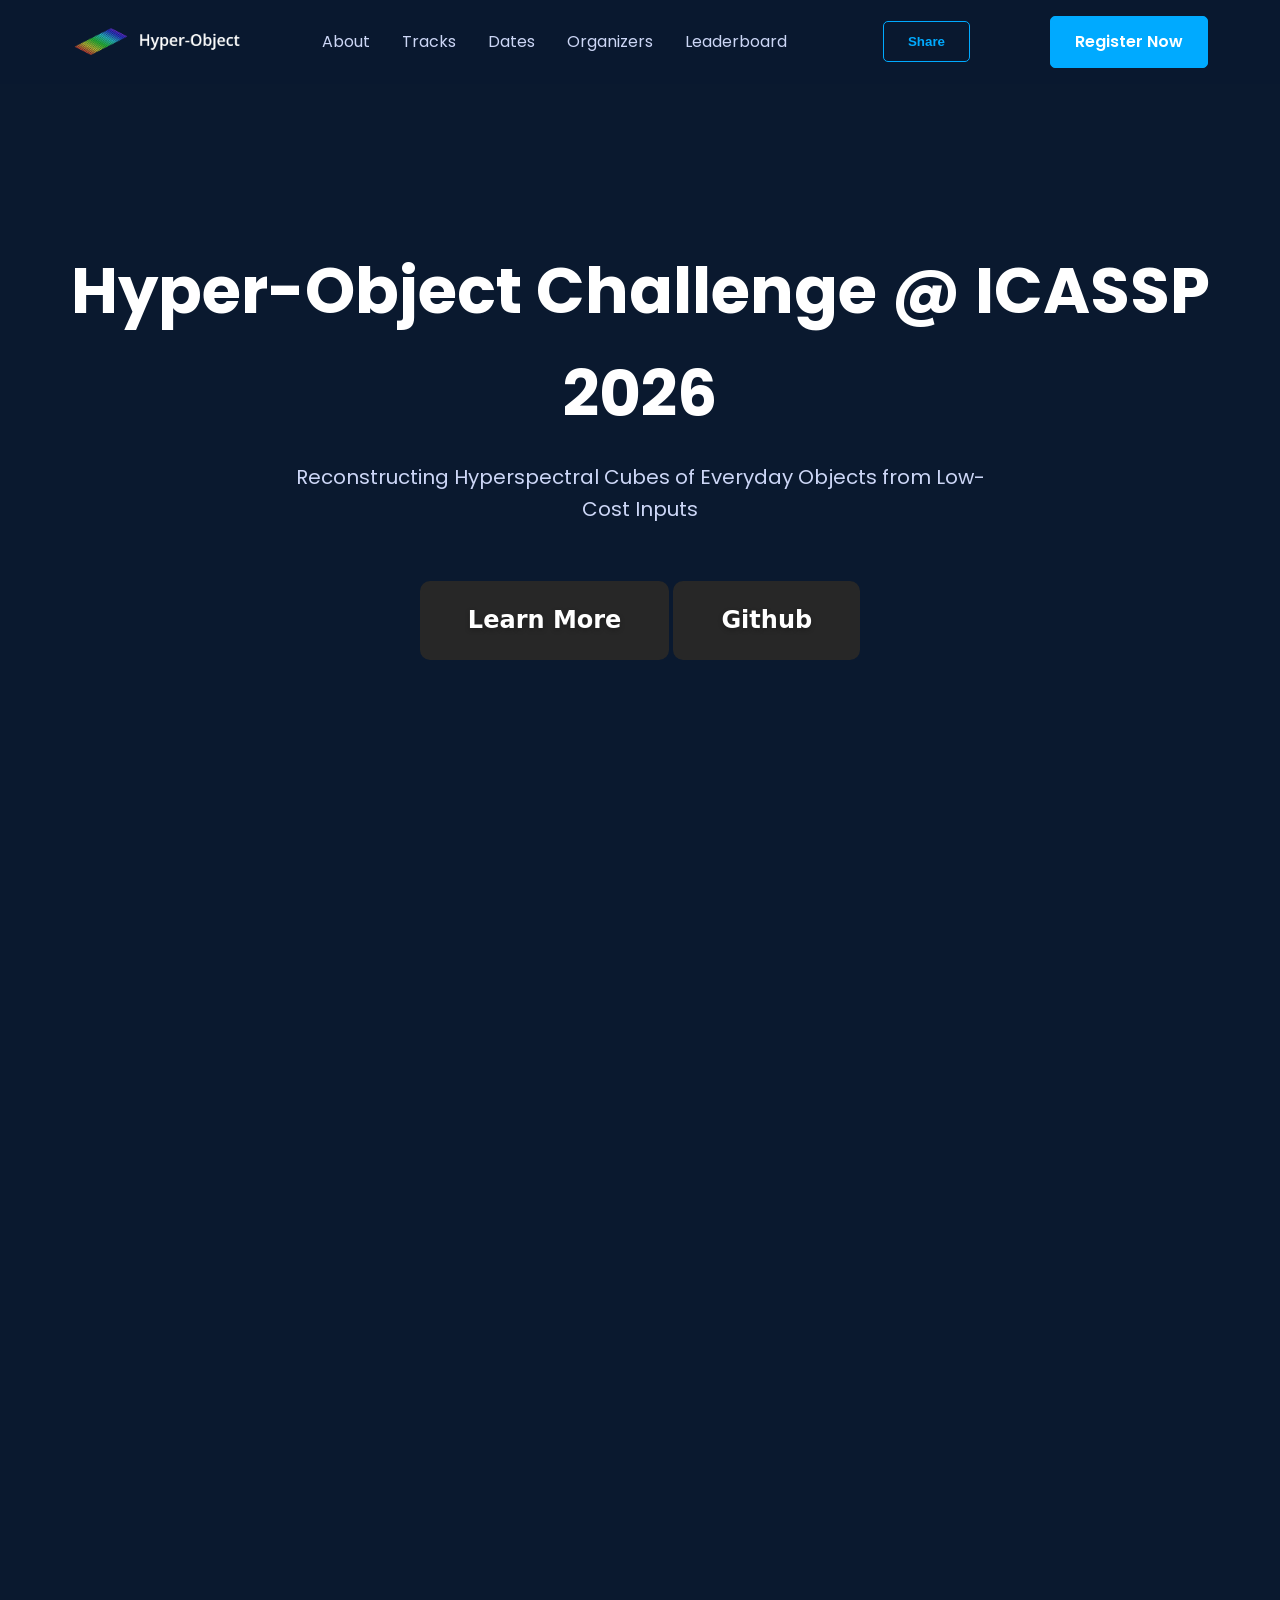
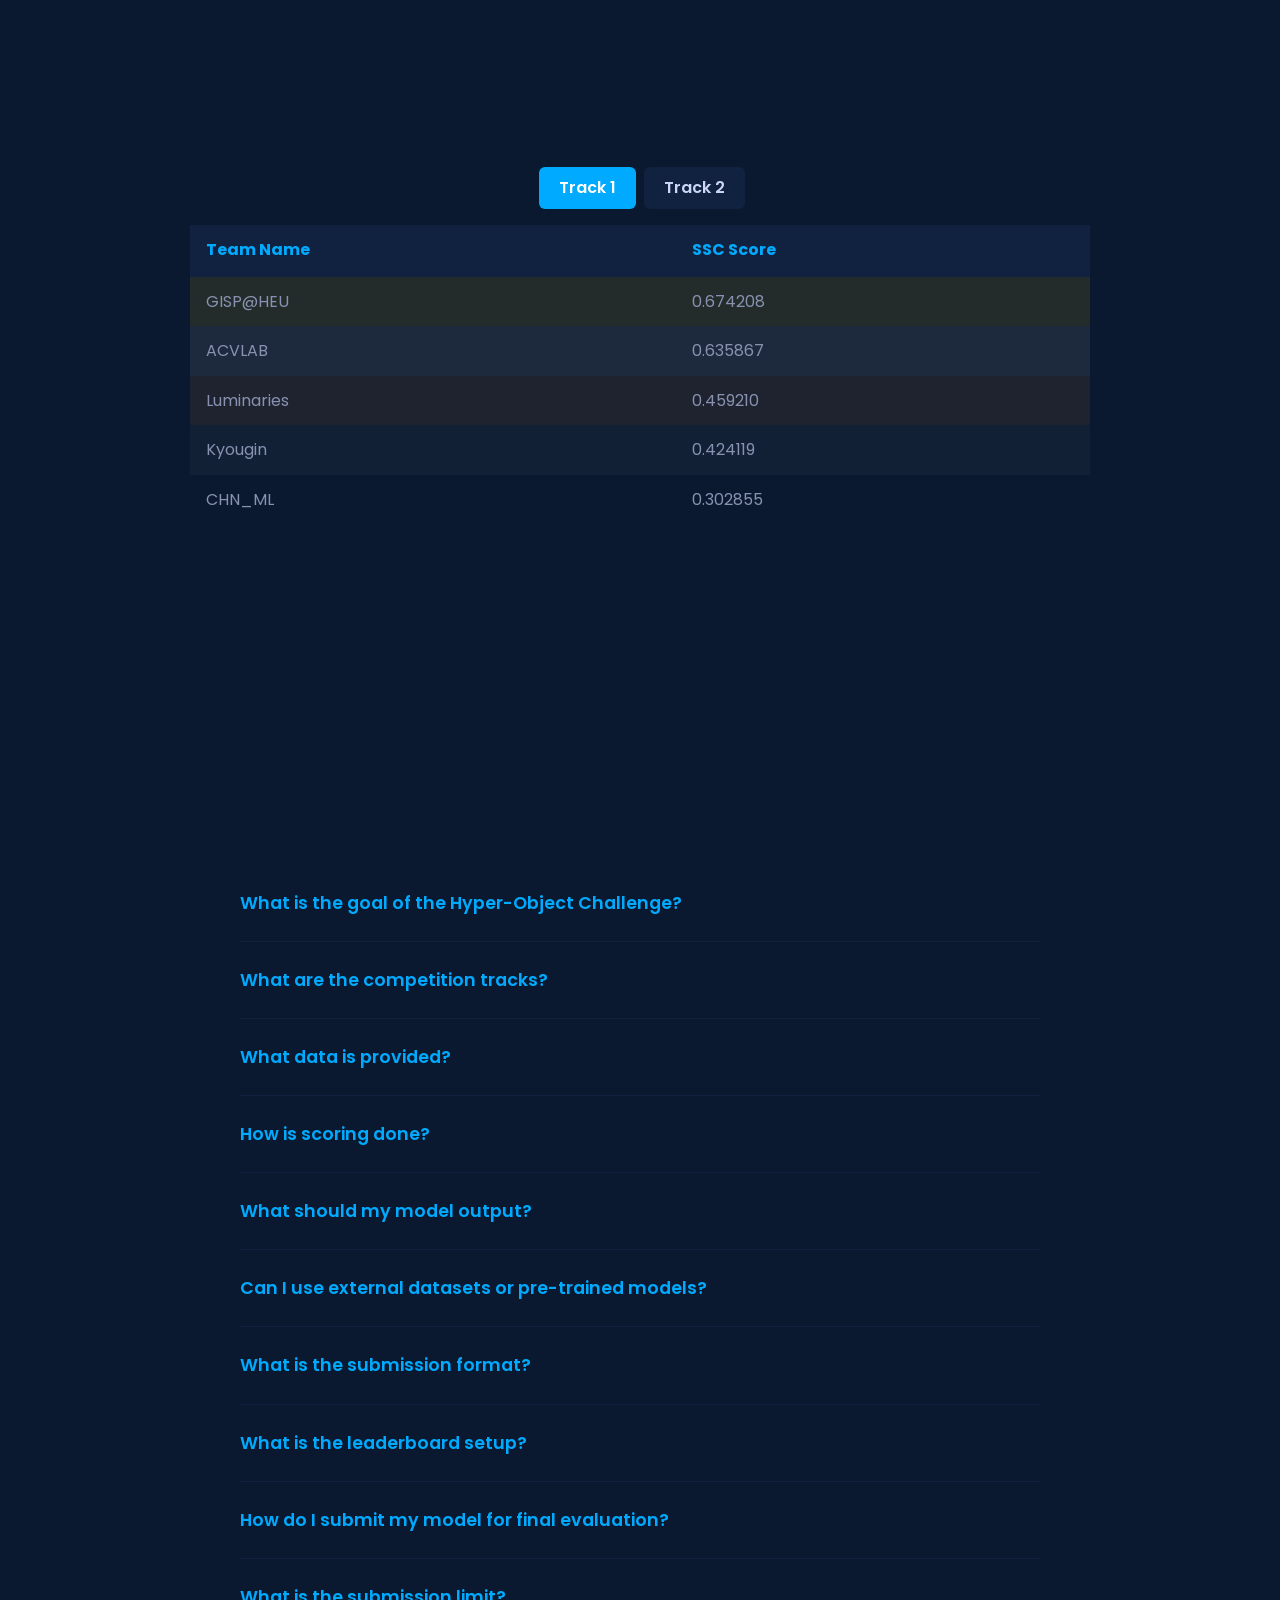
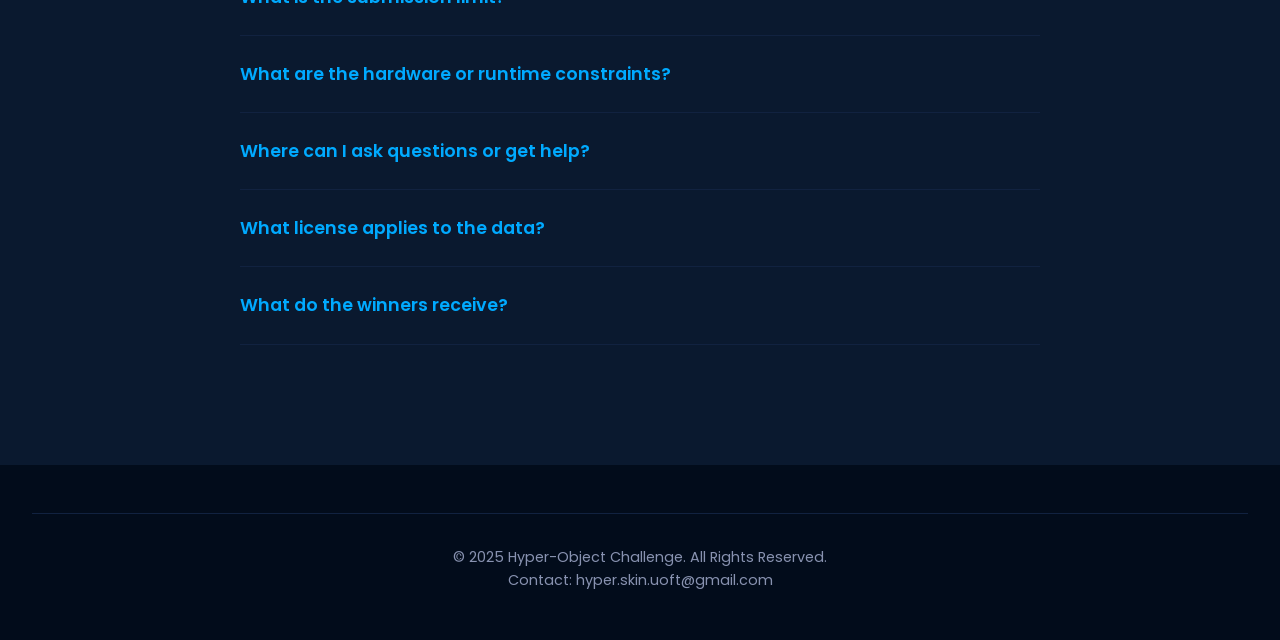
==== commit 096ad837: "Update index.html" ====
--- a/index.html
+++ b/index.html
@@ -275,11 +275,11 @@
                 <div class="about-text">
                     <ul>
                         <li>
-                            <strong>Submissions will only be considered if accompanied by the full code</strong>.<br/>Detailed instructions for code submission will be provided one month before the submission deadline.
+                            <strong>Submissions will only be considered if accompanied by the full code</strong>.<br/>Detailed instructions for code submission will be provided before the submission deadline.
                         </li>
                         <br/>
                         <li>
-                            The top five winners will be selected based on code evaluation on the hidden test set. <br/>Participants must ensure that their code runs successfully on our end for the final evaluation.
+                            The top three winners from each track will be selected based on code evaluation on the hidden test set. <br/>Participants must ensure that their code runs successfully on our end for the final evaluation.
                         </li>
                         <br/>
                         <li>
@@ -470,78 +470,86 @@
                     Baseline results on the public validation set.<br>
                     Final ranking will use the composite score that combines RMSE, SAM, PSNR, SSIM, and EGRAS on the hidden test set.
                 </p>
-                <span>Leaderboards will be released on 16 November 2025</span>
-            </div>
-
-            <!-- Track switcher (pure-CSS; no JS needed) -->
-            <div class="leaderboard-tabs">
-                <input type="radio" id="tab-track1" name="lb-tab" checked>
-                <label for="tab-track1">Track&nbsp;1</label>
-
-                <input type="radio" id="tab-track2" name="lb-tab">
-                <label for="tab-track2">Track&nbsp;2</label>
-
-                <div class="leaderboard-panels">
-                    <div class="leaderboard-panel">
-                        <div class="leaderboard-table-wrapper">
-                            <table class="leaderboard-table">
-                                <thead>
-                                    <tr>
-                                        <th>Team Name</th>
-                                        <th>SSC Score</th>
-                                    </tr>
-                                </thead>
-                                <tbody>
-                                    <tr class="gold-row">
-                                        <td>GISP@HEU</td>
-                                        <td>0.674208</td>
-                                    </tr>
-                                    <tr class="silver-row">
-                                        <td>Luminaries</td>
-                                        <td>0.459210</td>
-                                    </tr>
-                                    <tr class="bronze-row">
-                                        <td>Kyougin</td>
-                                        <td>0.424119</td>
-                                    </tr>
-                                    <tr>
-                                        <td>CHN_ML</td>
-                                        <td>0.302855</td>
-                                    </tr>
-                                </tbody>
-                            </table>
-                        </div>
-                    </div>
-
-                    <div class="leaderboard-panel">
-                        <div class="leaderboard-table-wrapper">
-                            <table class="leaderboard-table">
-                                <thead>
-                                    <tr>
-                                        <th>Team Name</th>
-                                        <th>SSC Score</th>
-                                    </tr>
-                                </thead>
-                                <tbody>
-                                    <tr class="gold-row">
-                                        <td>GISP@HEU</td>
-                                        <td>0.659212</td>
-                                    </tr>
-                                    <tr class="silver-row">
-                                        <td>UMD Math</td>
-                                        <td>0.263124</td>
-                                    </tr>
-                                    <tr class="bronze-row">
-                                        <td>NISP33</td>
-                                        <td>0.183433</td>
-                                    </tr>
-                                </tbody>
-                            </table>
-                        </div>
-                    </div>
-                </div><!-- /.leaderboard-panels -->
-            </div><!-- /.leaderboard-tabs --> 
-        </section>
+                <span>Leaderboards was last updated on <b>23/Nov/2025</b></span>
+            </div>
+
+            <!-- Track switcher (pure-CSS; no JS needed) -->
+            <div class="leaderboard-tabs">
+                <input type="radio" id="tab-track1" name="lb-tab" checked>
+                <label for="tab-track1">Track&nbsp;1</label>
+
+                <input type="radio" id="tab-track2" name="lb-tab">
+                <label for="tab-track2">Track&nbsp;2</label>
+
+                <div class="leaderboard-panels">
+                    <div class="leaderboard-panel">
+                        <div class="leaderboard-table-wrapper">
+                            <table class="leaderboard-table">
+                                <thead>
+                                    <tr>
+                                        <th>Team Name</th>
+                                        <th>SSC Score</th>
+                                    </tr>
+                                </thead>
+                                <tbody>
+                                    <tr class="gold-row">
+                                        <td>GISP@HEU</td>
+                                        <td>0.674208</td>
+                                    </tr>
+                                    <tr class="silver-row">
+                                        <td>ACVLAB</td>
+                                        <td>0.635867</td>
+                                    </tr>
+                                    <tr class="bronze-row">
+                                        <td>Luminaries</td>
+                                        <td>0.459210</td>
+                                    </tr>
+                                    <tr>
+                                        <td>Kyougin</td>
+                                        <td>0.424119</td>
+                                    </tr>
+                                    <tr>
+                                        <td>CHN_ML</td>
+                                        <td>0.302855</td>
+                                    </tr>
+                                </tbody>
+                            </table>
+                        </div>
+                    </div>
+
+                    <div class="leaderboard-panel">
+                        <div class="leaderboard-table-wrapper">
+                            <table class="leaderboard-table">
+                                <thead>
+                                    <tr>
+                                        <th>Team Name</th>
+                                        <th>SSC Score</th>
+                                    </tr>
+                                </thead>
+                                <tbody>
+                                    <tr class="gold-row">
+                                        <td>GISP@HEU</td>
+                                        <td>0.659212</td>
+                                    </tr>
+                                    <tr class="silver-row">
+                                        <td>AUA Team</td>
+                                        <td>0.314376</td>
+                                    </tr>
+                                    <tr class="bronze-row">
+                                        <td>UMD Math</td>
+                                        <td>0.263124</td>
+                                    </tr>
+                                    <tr>
+                                        <td>NISP33</td>
+                                        <td>0.183433</td>
+                                    </tr>
+                                </tbody>
+                            </table>
+                        </div>
+                    </div>
+                </div><!-- /.leaderboard-panels -->
+            </div><!-- /.leaderboard-tabs --> 
+        </section>
 
         <!-- Section 8: FAQ -->
         <section id="faq" class="container content-section">
@@ -753,3 +761,6 @@
 
 
 
+
+
+
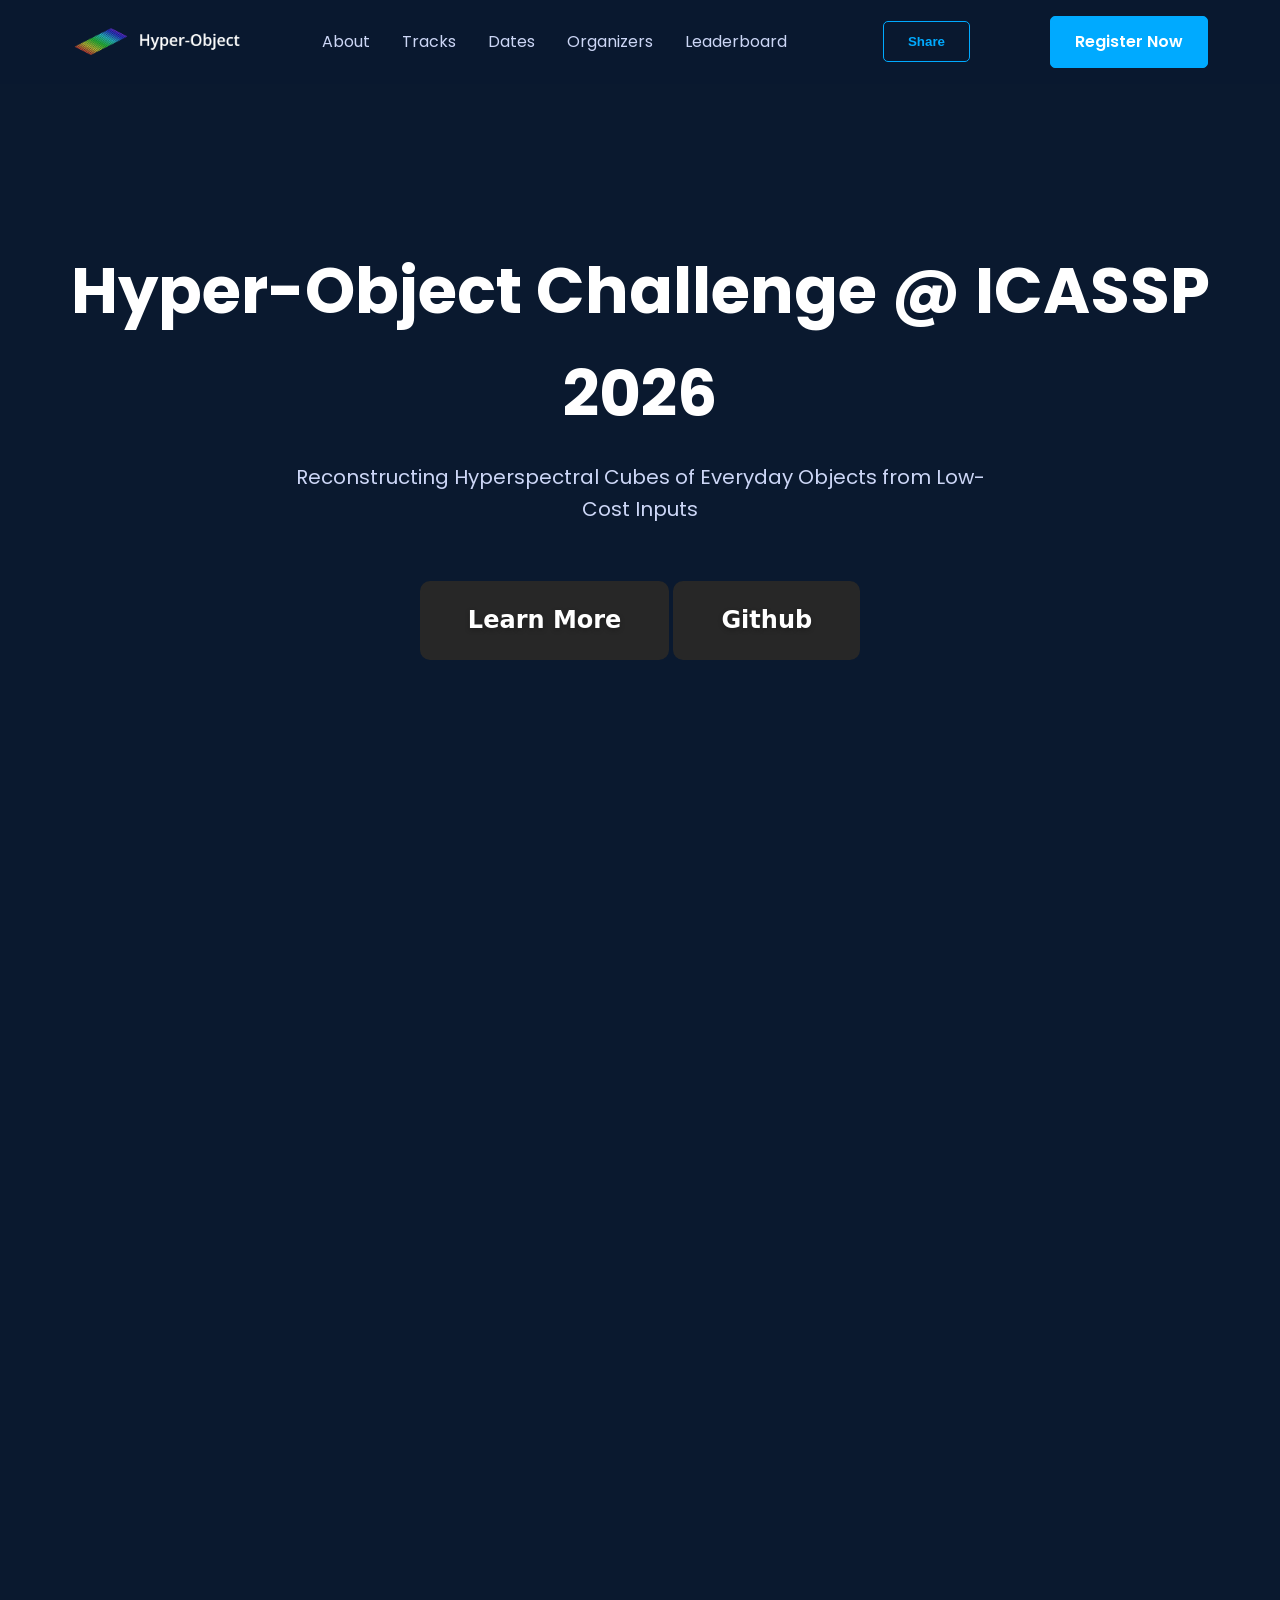
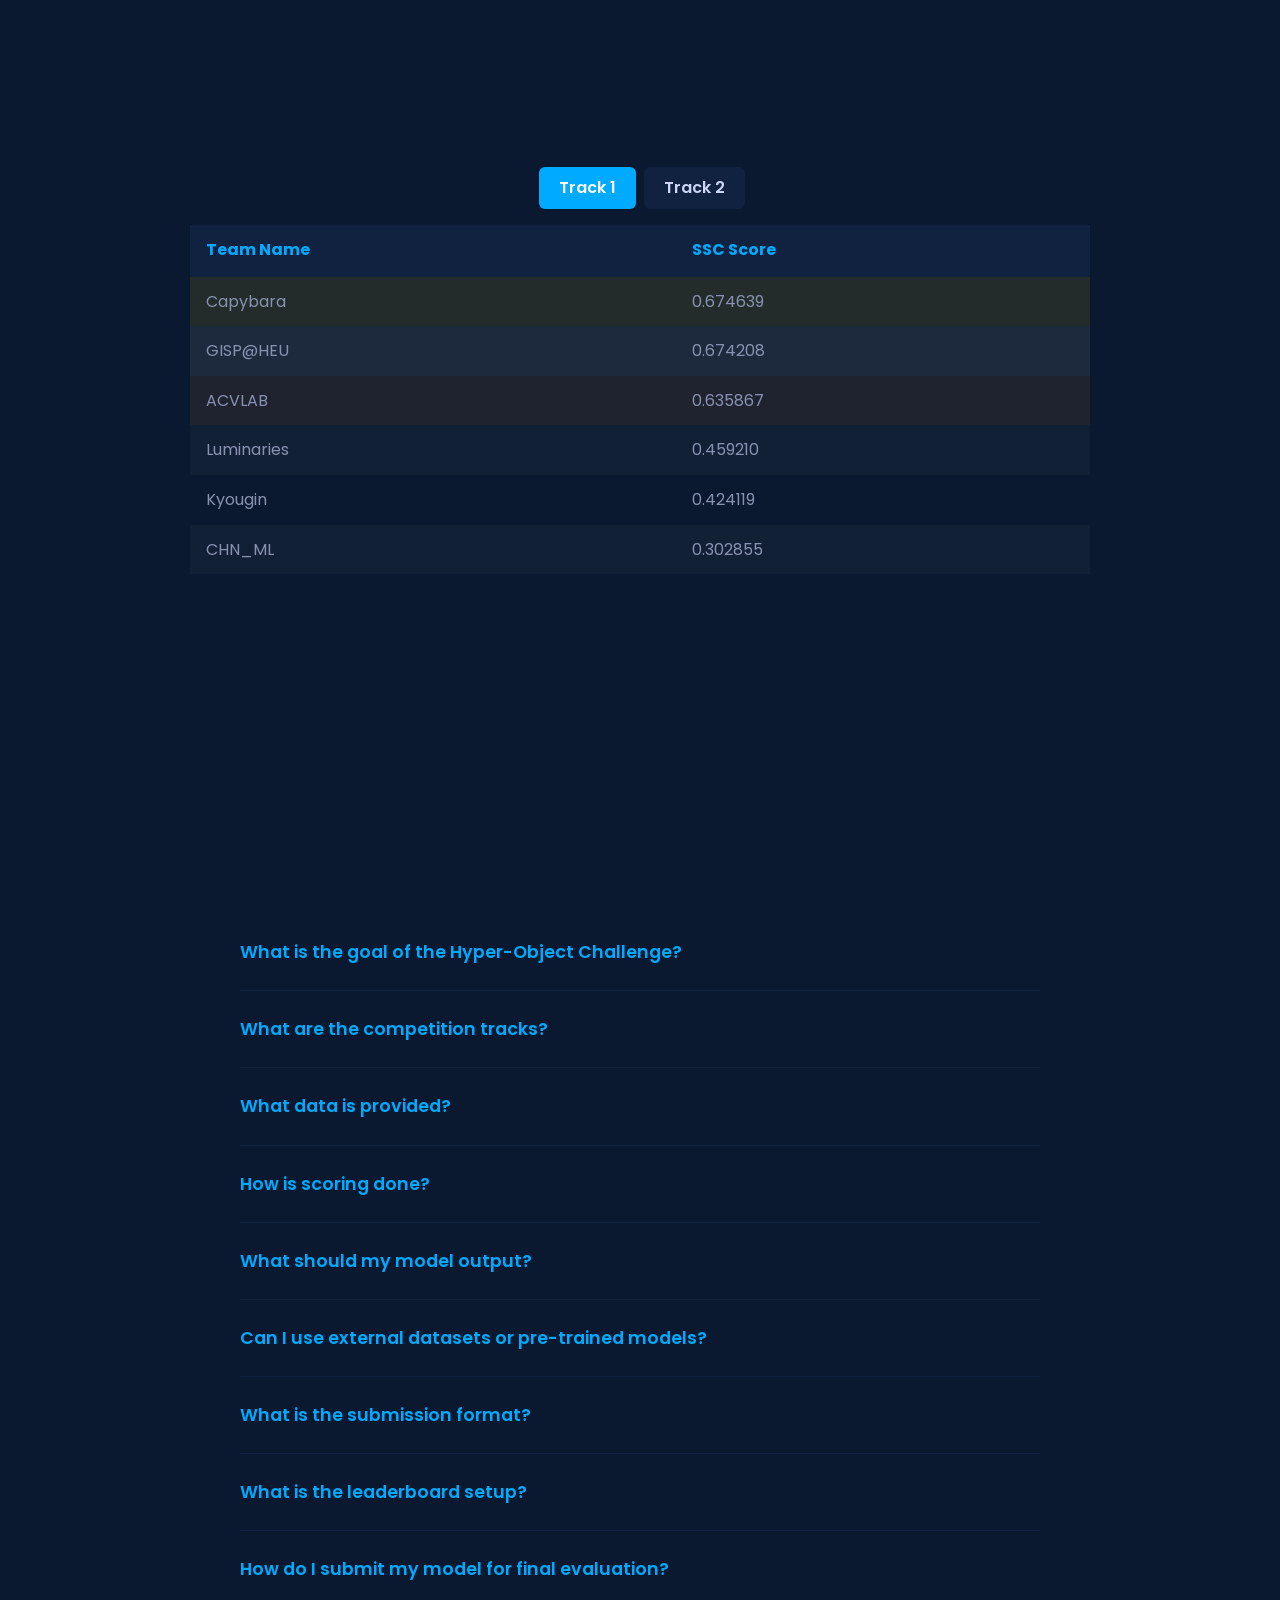
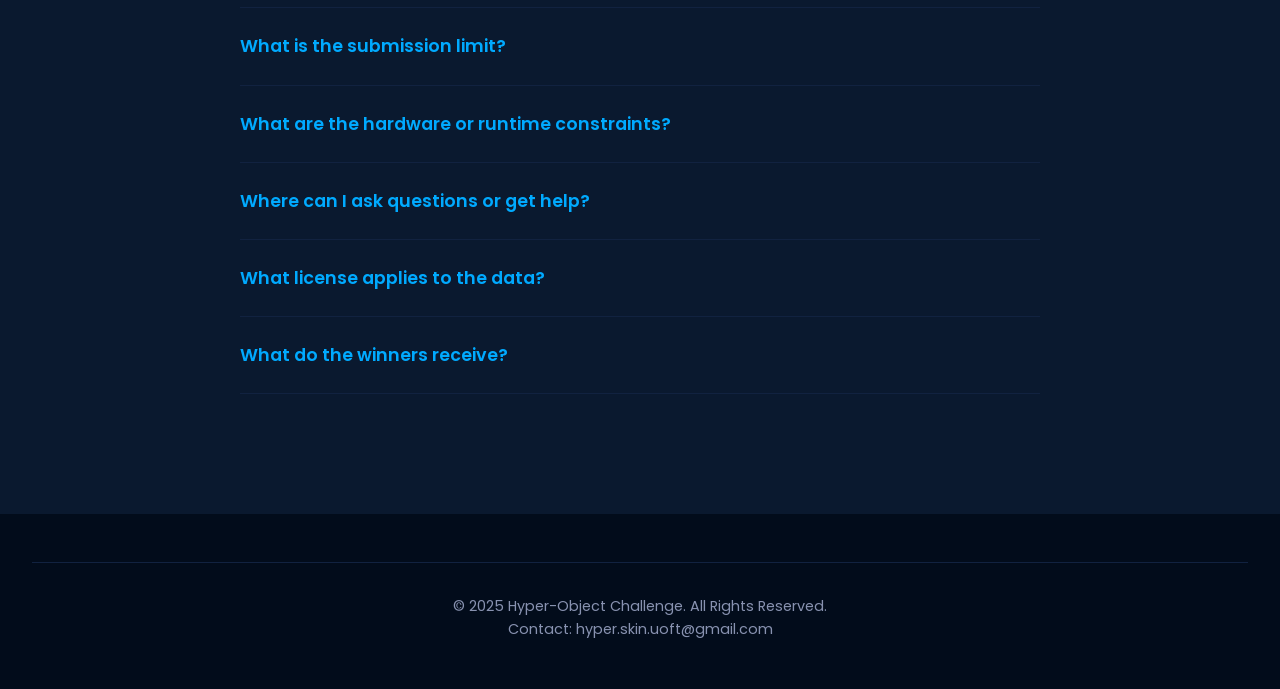
==== commit 03d33166: "Update index.html" ====
--- a/index.html
+++ b/index.html
@@ -234,7 +234,7 @@
 
                 <div class="timeline-item">
                     <div class="timeline-dot"></div>
-                    <div class="timeline-date">25 November 2025</div>
+                    <div class="timeline-date"><s style="color:gray!important;">25 November 2025</s> 29 November 2025</div>
                     <div class="timeline-content">
                         <h4>Submission Closes</h4>
                     </div>
@@ -493,14 +493,18 @@
                                 </thead>
                                 <tbody>
                                     <tr class="gold-row">
+                                        <td>Capybara</td>
+                                        <td>0.674639</td>
+                                    </tr>
+                                    <tr class="silver-row">
                                         <td>GISP@HEU</td>
                                         <td>0.674208</td>
                                     </tr>
-                                    <tr class="silver-row">
+                                    <tr class="bronze-row">
                                         <td>ACVLAB</td>
                                         <td>0.635867</td>
                                     </tr>
-                                    <tr class="bronze-row">
+                                    <tr>
                                         <td>Luminaries</td>
                                         <td>0.459210</td>
                                     </tr>
@@ -528,14 +532,18 @@
                                 </thead>
                                 <tbody>
                                     <tr class="gold-row">
+                                        <td>Capybara</td>
+                                        <td>0.686546</td>
+                                    </tr>
+                                    <tr class="silver-row">
                                         <td>GISP@HEU</td>
                                         <td>0.659212</td>
                                     </tr>
-                                    <tr class="silver-row">
+                                    <tr class="bronze-row">
                                         <td>AUA Team</td>
                                         <td>0.314376</td>
                                     </tr>
-                                    <tr class="bronze-row">
+                                    <tr>
                                         <td>UMD Math</td>
                                         <td>0.263124</td>
                                     </tr>
@@ -764,3 +772,6 @@
 
 
 
+
+
+
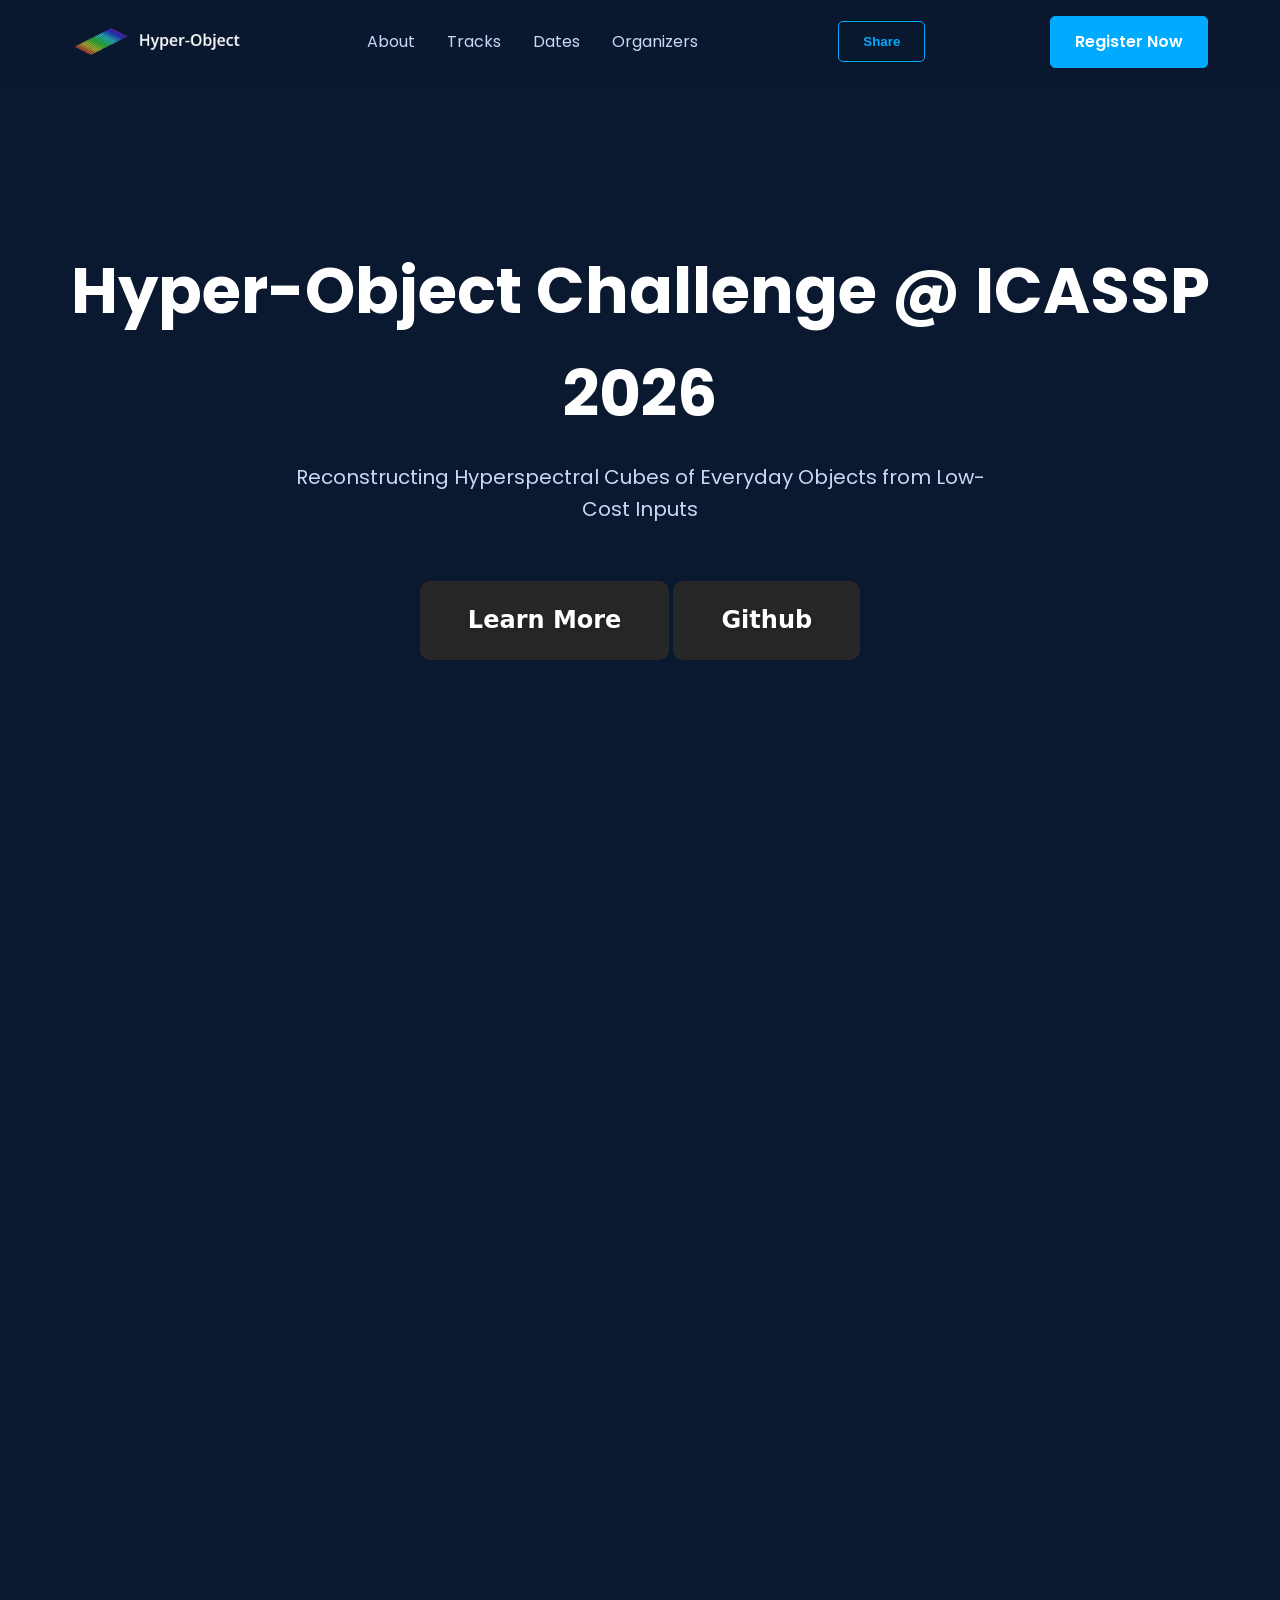
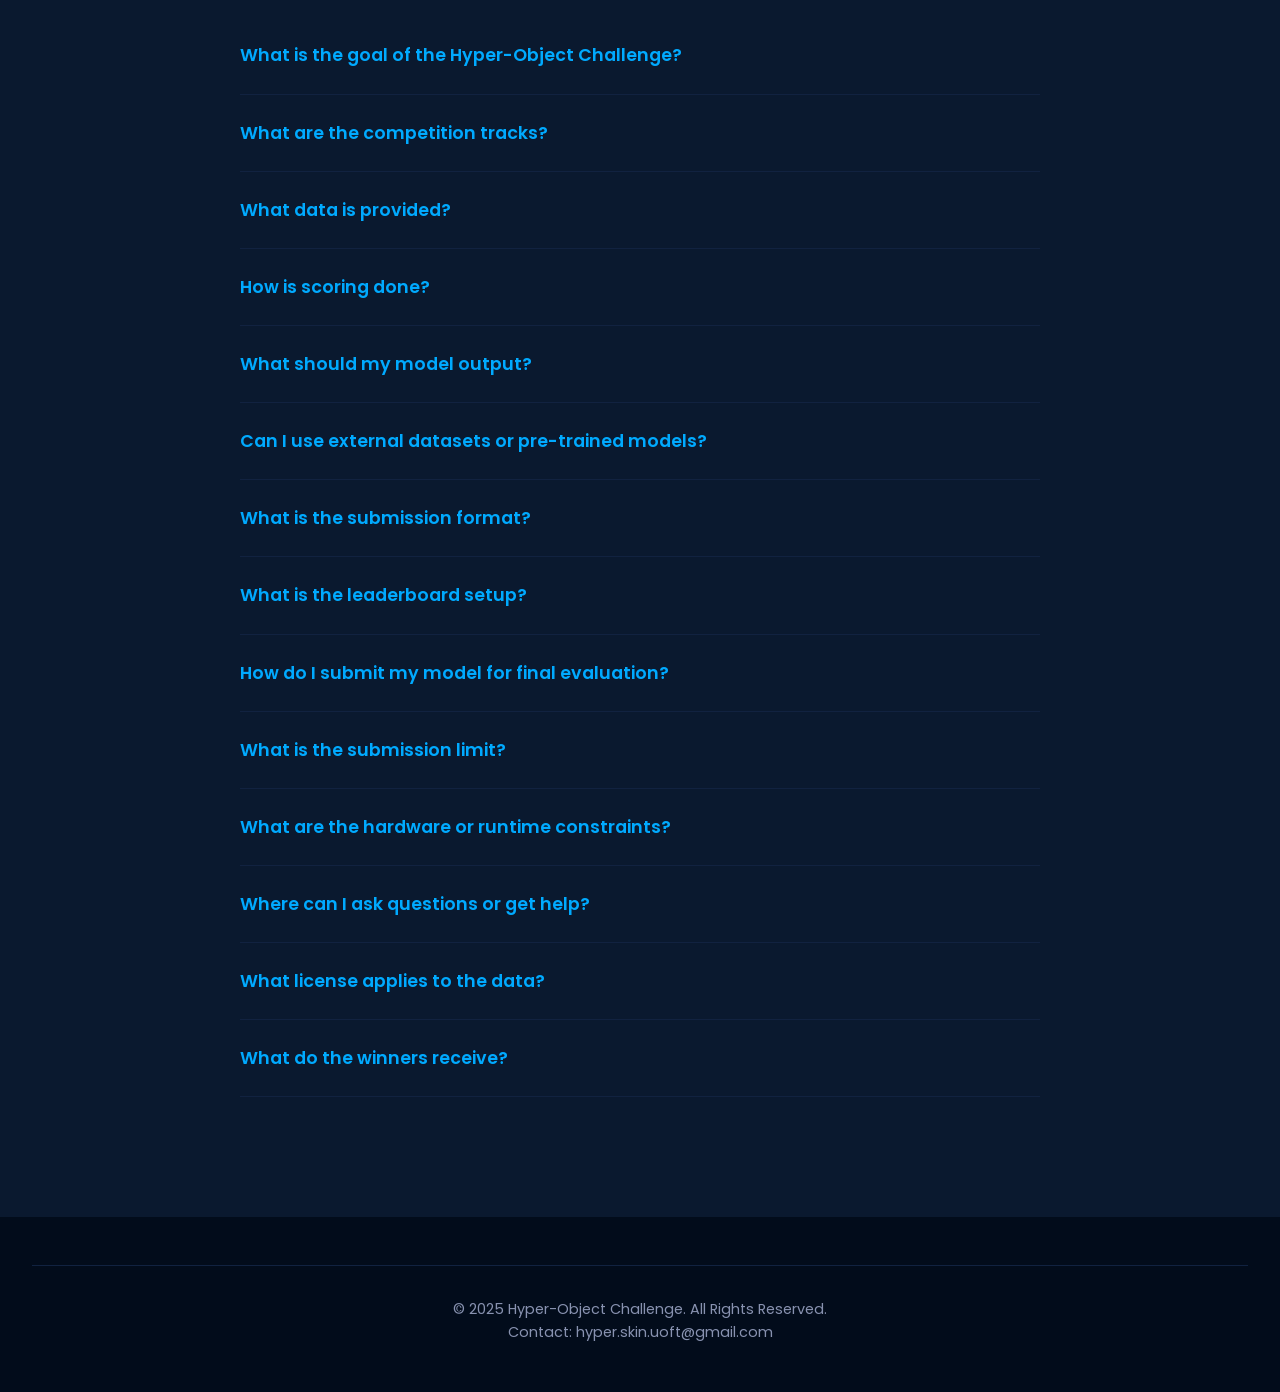
==== commit e11974f6: "adad" ====
--- a/index.html
+++ b/index.html
@@ -30,7 +30,7 @@
                 <li><a href="#tracks">Tracks</a></li>
                 <li><a href="#dates">Dates</a></li>
                 <li><a href="#organizers">Organizers</a></li>
-                <li><a href="#leaderboard">Leaderboard</a></li>
+                <!-- <li><a href="#leaderboard">Leaderboard</a></li> -->
             </ul>
 
             <button id="shareBtn" class="btn btn-secondary navShareBtn" type="button">
@@ -462,7 +462,7 @@
         </section>
 
         <!-- Section 7: Leaderboard -->
-        <section id="leaderboard" class="container content-section">
+        <!-- <section id="leaderboard" class="container content-section">
             <div class="section-header animate-on-scroll">
                 <h2>Leaderboard</h2>
                 <div class="divider"></div>
@@ -473,7 +473,6 @@
                 <span>Leaderboards was last updated on <b>23/Nov/2025</b></span>
             </div>
 
-            <!-- Track switcher (pure-CSS; no JS needed) -->
             <div class="leaderboard-tabs">
                 <input type="radio" id="tab-track1" name="lb-tab" checked>
                 <label for="tab-track1">Track&nbsp;1</label>
@@ -555,9 +554,9 @@
                             </table>
                         </div>
                     </div>
-                </div><!-- /.leaderboard-panels -->
-            </div><!-- /.leaderboard-tabs --> 
-        </section>
+                </div>
+            </div>
+        </section> -->
 
         <!-- Section 8: FAQ -->
         <section id="faq" class="container content-section">
